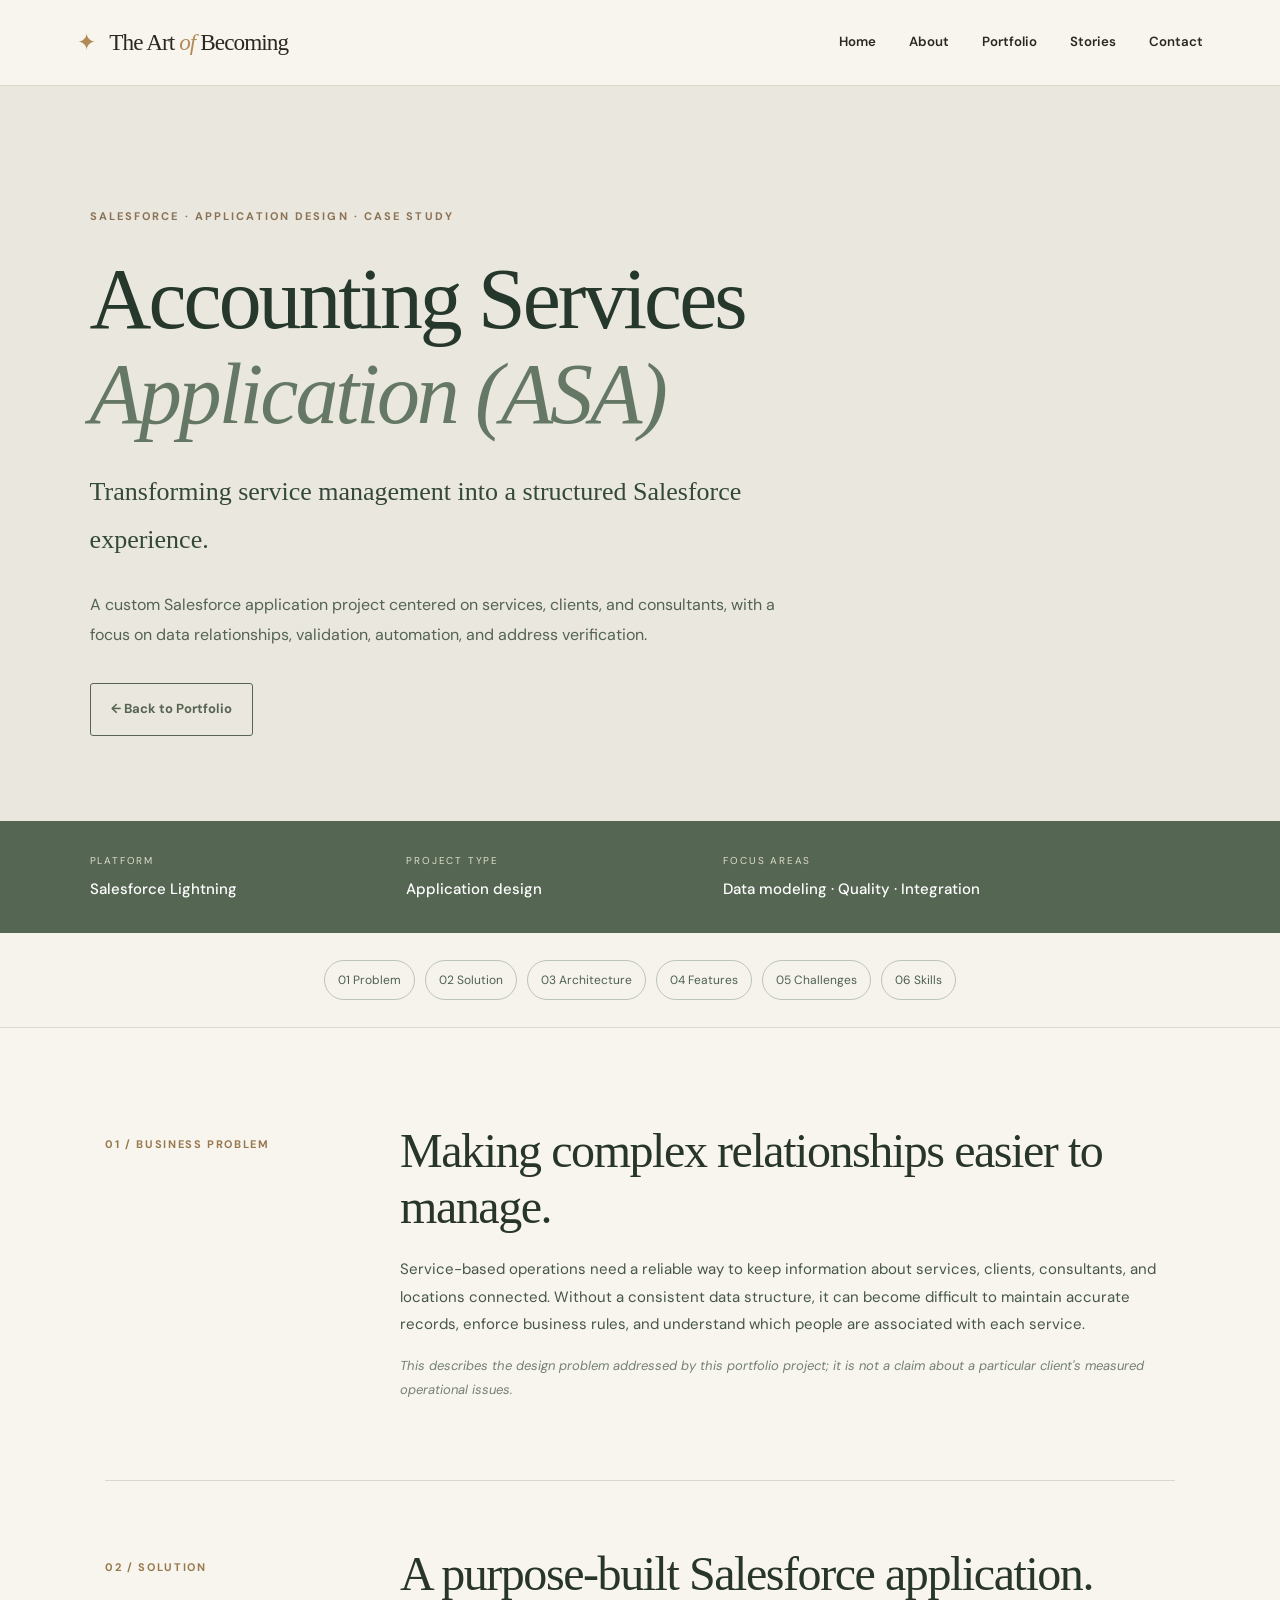
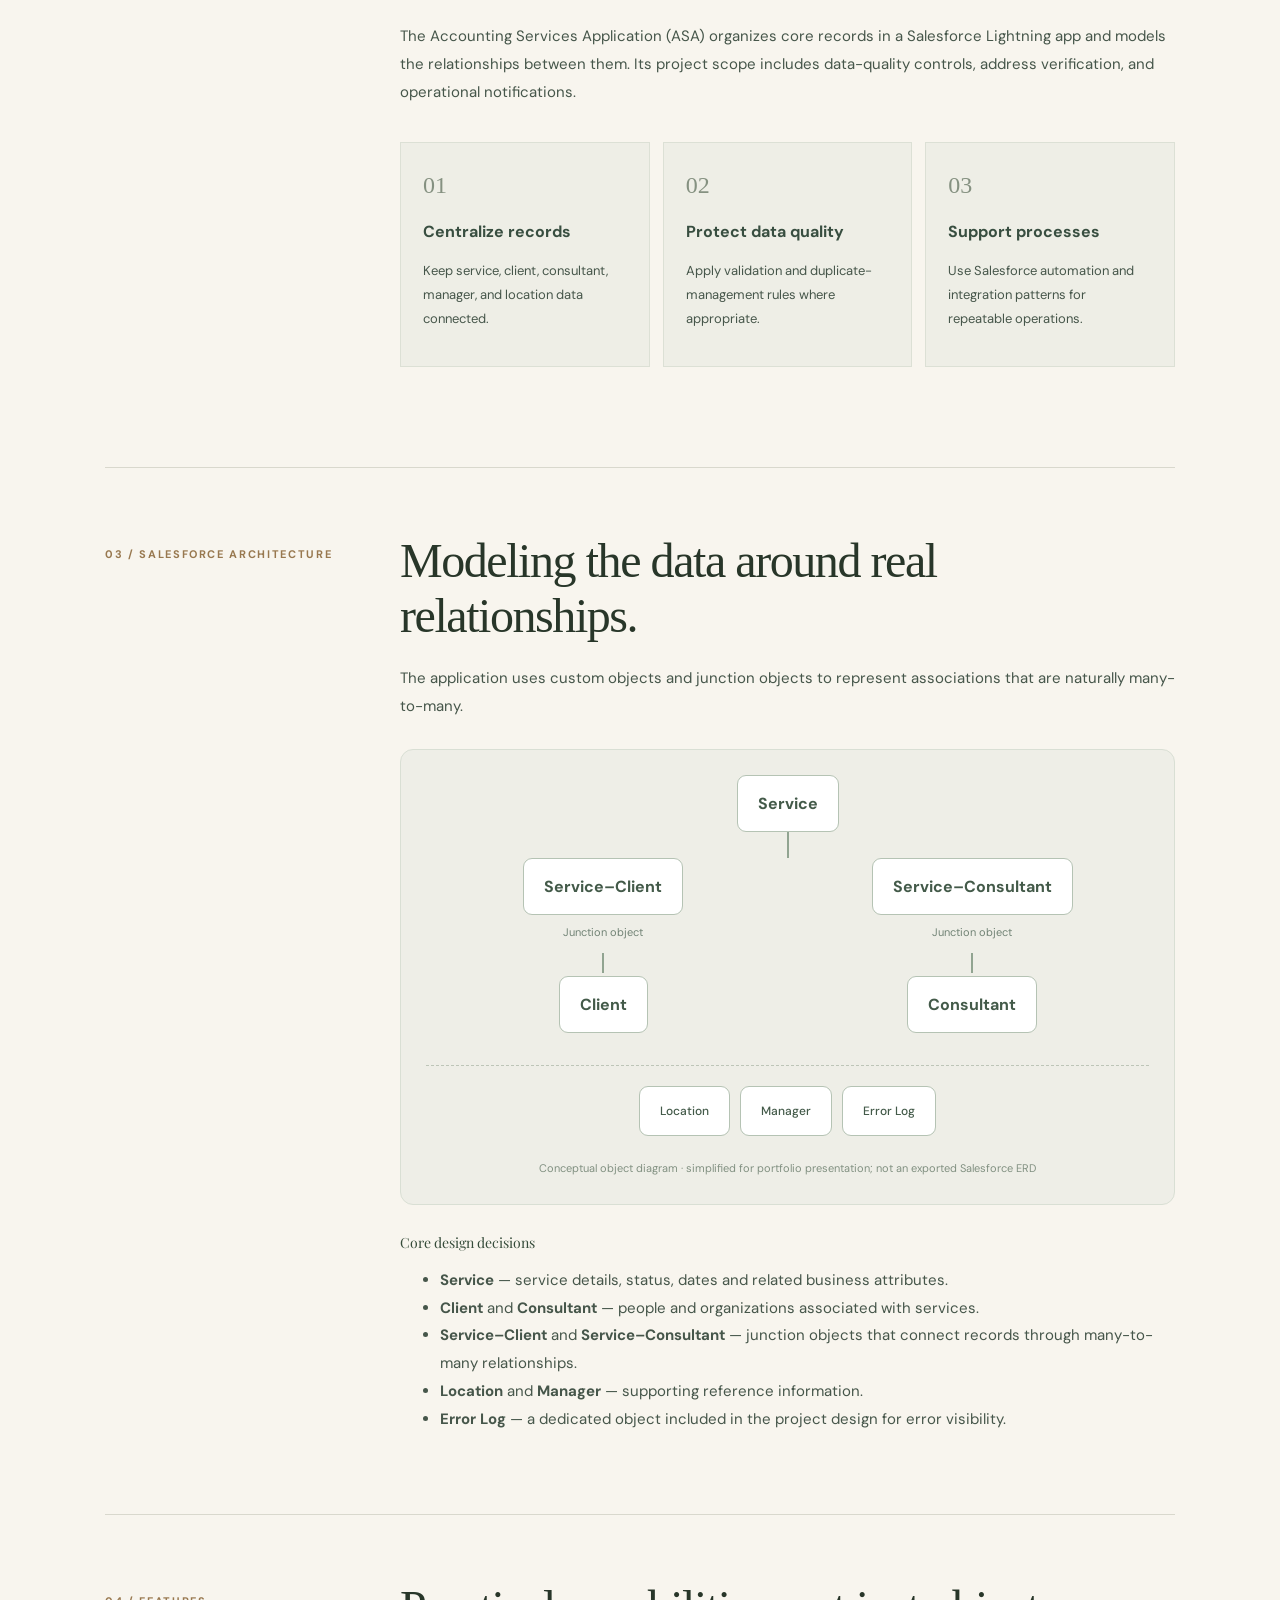
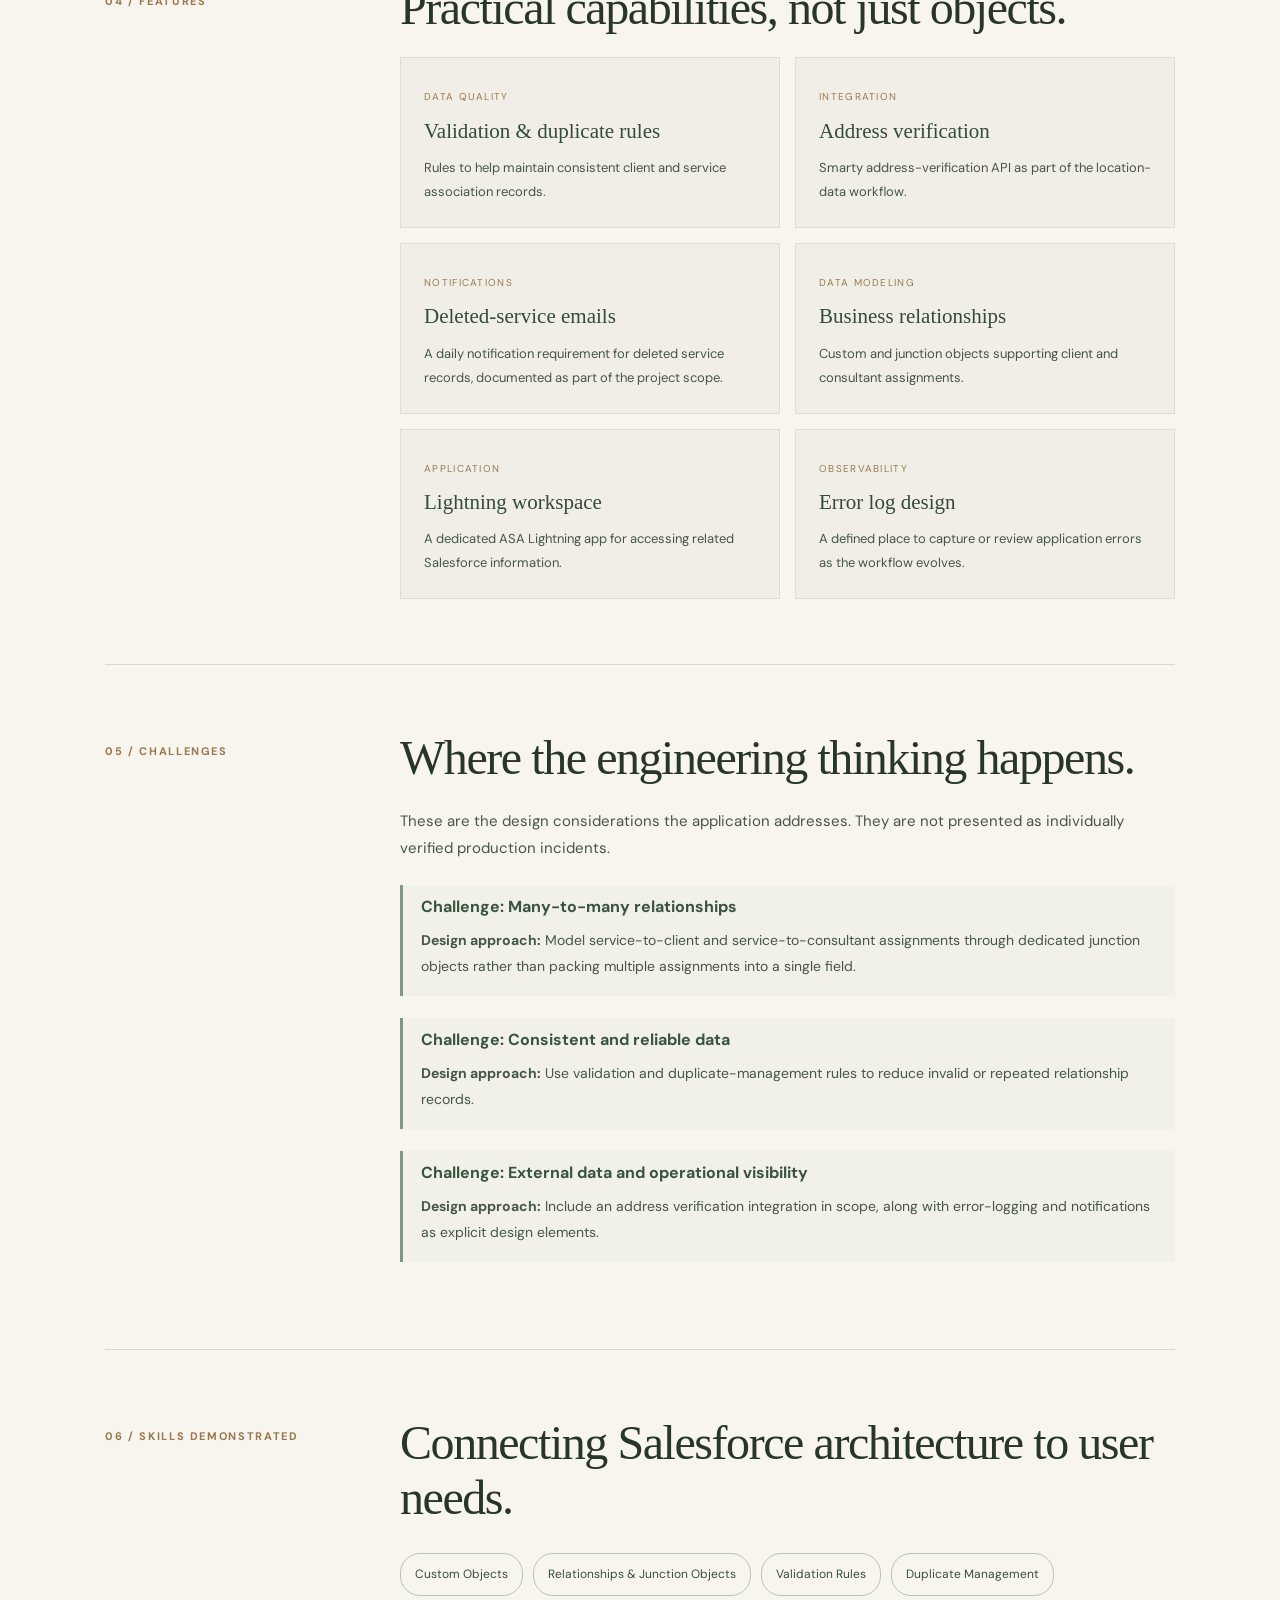
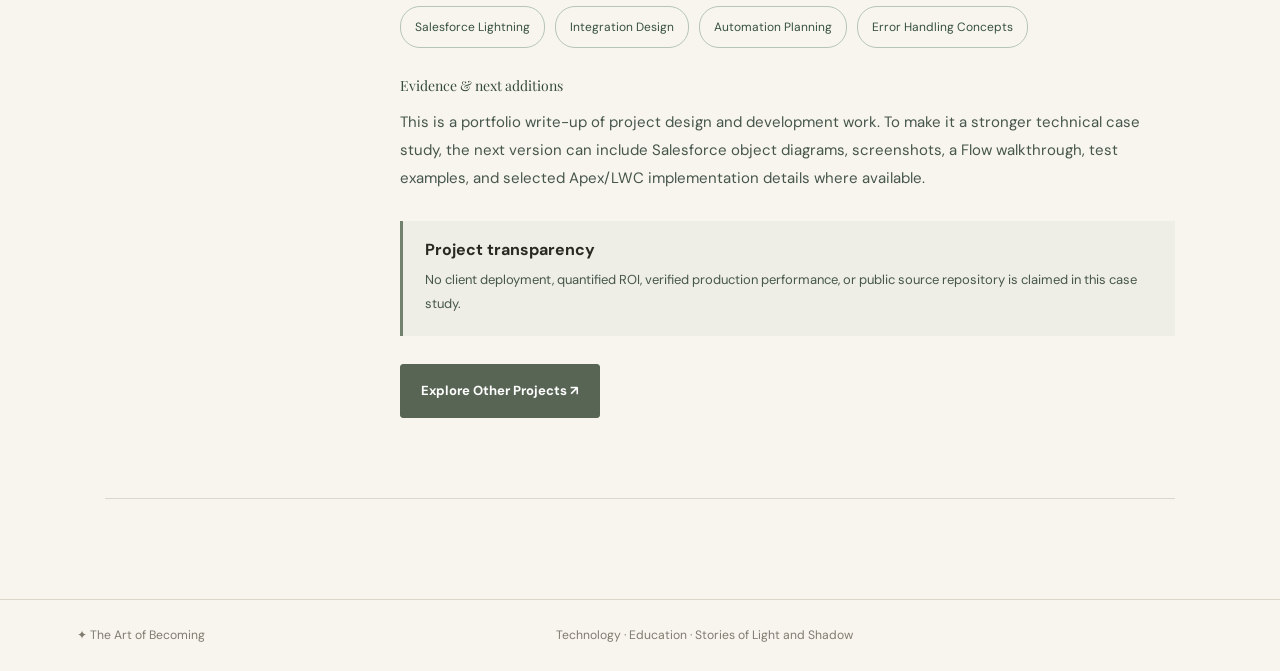
==== asa-case-study.html @ f6c4da74 "Add files via upload" ====
<!doctype html>
<html lang="en"><head><meta charset="utf-8"><meta name="viewport" content="width=device-width, initial-scale=1"><meta name="description" content="A Salesforce application architecture case study about service, client, and consultant management, including custom objects, data quality, and integration."><title>Salesforce ASA Case Study | The Art of Becoming</title><link rel="stylesheet" href="style.css?v=8"></head><body>
<header class="topbar"><a class="logo" href="index.html#home"><span class="spark">✦</span> The Art <em>of</em> Becoming</a><button class="menu-toggle" aria-label="Toggle menu" aria-expanded="false">☰</button><nav class="nav" aria-label="Main navigation"><a href="index.html#home">Home</a><a href="index.html#about">About</a><a href="portfolio.html">Portfolio</a><a href="index.html#stories">Stories</a><a href="index.html#contact">Contact</a></nav></header>
<main><section class="asa-hero"><div class="asa-hero-inner"><span class="eyebrow">SALESFORCE · APPLICATION DESIGN · CASE STUDY</span><h1>Accounting Services<br><i>Application (ASA)</i></h1><p class="asa-lead">Transforming service management into a structured Salesforce experience.</p><p>A custom Salesforce application project centered on services, clients, and consultants, with a focus on data relationships, validation, automation, and address verification.</p><a class="btn secondary" href="portfolio.html#accounting-services">← Back to Portfolio</a></div></section>
<section class="asa-overview" aria-label="Project overview"><div><span class="asa-meta-label">PLATFORM</span><strong>Salesforce Lightning</strong></div><div><span class="asa-meta-label">PROJECT TYPE</span><strong>Application design</strong></div><div><span class="asa-meta-label">FOCUS AREAS</span><strong>Data modeling · Quality · Integration</strong></div></section>
<nav class="asa-toc" aria-label="Case study sections"><a href="#problem">01 Problem</a><a href="#solution">02 Solution</a><a href="#architecture">03 Architecture</a><a href="#features">04 Features</a><a href="#challenges">05 Challenges</a><a href="#skills">06 Skills</a></nav>
<div class="asa-content">
<section class="asa-section" id="problem"><div class="asa-index">01 / BUSINESS PROBLEM</div><div><h2>Making complex relationships easier to manage.</h2><p>Service-based operations need a reliable way to keep information about services, clients, consultants, and locations connected. Without a consistent data structure, it can become difficult to maintain accurate records, enforce business rules, and understand which people are associated with each service.</p><p class="asa-subtle">This describes the design problem addressed by this portfolio project; it is not a claim about a particular client's measured operational issues.</p></div></section>
<section class="asa-section" id="solution"><div class="asa-index">02 / SOLUTION</div><div><h2>A purpose-built Salesforce application.</h2><p>The Accounting Services Application (ASA) organizes core records in a Salesforce Lightning app and models the relationships between them. Its project scope includes data-quality controls, address verification, and operational notifications.</p><div class="asa-tiles"><div><span>01</span><strong>Centralize records</strong><p>Keep service, client, consultant, manager, and location data connected.</p></div><div><span>02</span><strong>Protect data quality</strong><p>Apply validation and duplicate-management rules where appropriate.</p></div><div><span>03</span><strong>Support processes</strong><p>Use Salesforce automation and integration patterns for repeatable operations.</p></div></div></div></section>
<section class="asa-section" id="architecture"><div class="asa-index">03 / SALESFORCE ARCHITECTURE</div><div><h2>Modeling the data around real relationships.</h2><p>The application uses custom objects and junction objects to represent associations that are naturally many-to-many.</p><div class="asa-diagram" role="img" aria-label="Conceptual architecture: Service connected to Service–Client junction and Client; Service connected to Service–Consultant junction and Consultant. Location, Manager and Error Log are supporting objects."><div class="diagram-top"><span>Service</span></div><div class="diagram-columns"><div class="diagram-flow"><span>Service–Client</span><small>Junction object</small><div class="diagram-line"></div><span>Client</span></div><div class="diagram-flow"><span>Service–Consultant</span><small>Junction object</small><div class="diagram-line"></div><span>Consultant</span></div></div><div class="diagram-support"><span>Location</span><span>Manager</span><span>Error Log</span></div><p>Conceptual object diagram · simplified for portfolio presentation; not an exported Salesforce ERD</p></div><h3>Core design decisions</h3><ul><li><strong>Service</strong> — service details, status, dates and related business attributes.</li><li><strong>Client</strong> and <strong>Consultant</strong> — people and organizations associated with services.</li><li><strong>Service–Client</strong> and <strong>Service–Consultant</strong> — junction objects that connect records through many-to-many relationships.</li><li><strong>Location</strong> and <strong>Manager</strong> — supporting reference information.</li><li><strong>Error Log</strong> — a dedicated object included in the project design for error visibility.</li></ul></div></section>
<section class="asa-section" id="features"><div class="asa-index">04 / FEATURES</div><div><h2>Practical capabilities, not just objects.</h2><div class="asa-feature-grid"><article><span>DATA QUALITY</span><h3>Validation & duplicate rules</h3><p>Rules to help maintain consistent client and service association records.</p></article><article><span>INTEGRATION</span><h3>Address verification</h3><p>Smarty address-verification API as part of the location-data workflow.</p></article><article><span>NOTIFICATIONS</span><h3>Deleted-service emails</h3><p>A daily notification requirement for deleted service records, documented as part of the project scope.</p></article><article><span>DATA MODELING</span><h3>Business relationships</h3><p>Custom and junction objects supporting client and consultant assignments.</p></article><article><span>APPLICATION</span><h3>Lightning workspace</h3><p>A dedicated ASA Lightning app for accessing related Salesforce information.</p></article><article><span>OBSERVABILITY</span><h3>Error log design</h3><p>A defined place to capture or review application errors as the workflow evolves.</p></article></div></div></section>
<section class="asa-section" id="challenges"><div class="asa-index">05 / CHALLENGES</div><div><h2>Where the engineering thinking happens.</h2><p>These are the design considerations the application addresses. They are not presented as individually verified production incidents.</p><div class="asa-challenge"><strong>Challenge: Many-to-many relationships</strong><p><b>Design approach:</b> Model service-to-client and service-to-consultant assignments through dedicated junction objects rather than packing multiple assignments into a single field.</p></div><div class="asa-challenge"><strong>Challenge: Consistent and reliable data</strong><p><b>Design approach:</b> Use validation and duplicate-management rules to reduce invalid or repeated relationship records.</p></div><div class="asa-challenge"><strong>Challenge: External data and operational visibility</strong><p><b>Design approach:</b> Include an address verification integration in scope, along with error-logging and notifications as explicit design elements.</p></div></div></section>
<section class="asa-section" id="skills"><div class="asa-index">06 / SKILLS DEMONSTRATED</div><div><h2>Connecting Salesforce architecture to user needs.</h2><div class="asa-pills"><span>Custom Objects</span><span>Relationships & Junction Objects</span><span>Validation Rules</span><span>Duplicate Management</span><span>Salesforce Lightning</span><span>Integration Design</span><span>Automation Planning</span><span>Error Handling Concepts</span></div><h3>Evidence & next additions</h3><p>This is a portfolio write-up of project design and development work. To make it a stronger technical case study, the next version can include Salesforce object diagrams, screenshots, a Flow walkthrough, test examples, and selected Apex/LWC implementation details where available.</p><div class="asa-note"><strong>Project transparency</strong><p>No client deployment, quantified ROI, verified production performance, or public source repository is claimed in this case study.</p></div><p><a class="btn primary" href="portfolio.html">Explore Other Projects ↗</a></p></div></section>
</div></main><footer><span>✦ The Art of Becoming</span><span>Technology · Education · Stories of Light and Shadow</span><span id="year"></span></footer><script src="script.js?v=8"></script></body></html>
---- style.css ----
@import url('https://fonts.googleapis.com/css2?family=DM+Sans:wght@400;500;600;700&family=Playfair+Display:ital,wght@0,400;0,500;0,600;1,400;1,500&display=swap');
:root{--ink:#292821;--muted:#706c63;--cream:#f8f5ee;--sand:#efe8dc;--white:#fffdf8;--olive:#586555;--line:#dcd5c9;--gold:#b08a57}*{box-sizing:border-box}html{scroll-behavior:smooth}body{margin:0;background:var(--cream);color:var(--ink);font-family:'DM Sans',sans-serif;font-size:16px;line-height:1.7}h1,h2,h3,.intro-quote{font-family:'Playfair Display',Georgia,serif;font-weight:400;line-height:1.16}h1{font-size:clamp(3.8rem,7vw,7.3rem);letter-spacing:-.055em;margin:24px 0}h2{font-size:clamp(2.5rem,4.2vw,4.6rem);letter-spacing:-.035em;margin:17px 0 25px}h3{font-size:1.7rem;margin:14px 0}h1 i,h2 i{color:var(--olive);font-weight:400}p{color:#615e55}a{color:inherit;text-decoration:none}.topbar{height:86px;display:flex;align-items:center;justify-content:space-between;padding:0 clamp(24px,6vw,100px);border-bottom:1px solid var(--line);background:var(--cream);position:sticky;top:0;z-index:5}.logo{font-family:Georgia,serif;font-size:1.45rem;white-space:nowrap;letter-spacing:-.04em}.logo em{font-weight:400;color:var(--gold)}.spark{color:var(--gold);margin-right:10px}.nav{display:flex;gap:33px;align-items:center}.nav a{font-size:.83rem;font-weight:600}.nav a:hover{color:var(--olive)}.menu-toggle{display:none;border:0;background:transparent;font-size:23px}.hero{min-height:630px;display:grid;grid-template-columns:1.12fr .88fr;overflow:hidden}.hero-content{padding:clamp(55px,7vw,106px) 4vw 70px clamp(25px,9vw,150px);max-width:820px}.eyebrow{font-size:.69rem;font-weight:700;letter-spacing:.19em;color:#8b7256}.hero .lead{font-family:'Playfair Display',serif;font-size:1.55rem;line-height:1.45;color:var(--ink);max-width:540px}.hero-content>p:not(.lead){max-width:520px}.actions{display:flex;gap:12px;flex-wrap:wrap;margin-top:32px}.btn{display:inline-flex;align-items:center;justify-content:space-between;gap:18px;padding:14px 20px;font-size:.82rem;font-weight:700;border:1px solid var(--olive);border-radius:3px;transition:.2s}.btn:hover{transform:translateY(-2px)}.btn.primary{background:var(--olive);color:white}.btn.secondary{color:var(--olive)}.hero-art{position:relative;isolation:isolate;background:linear-gradient(145deg,#d3c5ac 0%,#d8ceb9 48%,#8c9482 100%);min-height:500px;overflow:hidden}.sun{position:absolute;width:245px;height:245px;border-radius:50%;background:#f6e8bd;top:14%;left:27%;box-shadow:0 0 100px #f1dfb5aa}.landscape{position:absolute;width:140%;height:62%;left:-20%;border-radius:50% 50% 0 0}.l1{background:#9fa58f;bottom:-29%;transform:rotate(-18deg)}.l2{background:#6c796b;bottom:-37%;left:20%;transform:rotate(22deg)}.l3{background:#424f48;bottom:-53%;left:-45%;transform:rotate(10deg)}.art-caption{position:absolute;bottom:35px;right:45px;text-align:right;font-family:Georgia,serif;font-style:italic;color:#fff8ea;font-size:1.05rem;z-index:2}.intro-quote{text-align:center;padding:65px 20px;border-bottom:1px solid var(--line);background:var(--white)}.intro-quote p{font-size:clamp(1.7rem,3vw,2.6rem);font-style:italic;color:var(--ink);margin:0 0 16px}.intro-quote span{font:700 .67rem 'DM Sans',sans-serif;letter-spacing:.18em;color:#a08c70}.section{padding:110px clamp(25px,9vw,150px);scroll-margin-top:80px}.two-col{display:grid;grid-template-columns:1fr 1fr;gap:12%}.two-col>div:last-child{padding-top:35px;font-size:1.06rem}.note,.writing-note{font-style:italic;font-size:.86rem;color:#8a867d}.work-section{background:#eae7df}.section-heading{display:flex;justify-content:space-between;align-items:end;gap:25px;margin-bottom:42px}.section-heading>p{max-width:280px}.cards{display:grid;grid-template-columns:repeat(3,1fr);gap:18px}.work-card{background:var(--white);padding:35px;min-height:330px;border:1px solid #dedbd2}.work-icon{display:grid;place-items:center;height:68px;width:68px;background:#e6e9de;color:#65715d;font-size:32px;border-radius:50%;margin-bottom:28px}.tag{font-size:.66rem;letter-spacing:.17em;color:#997b52;font-weight:700}.work-card p{font-size:.9rem}.placeholder{font-size:.78rem;color:var(--olive);font-weight:700}.stories-section{background:var(--cream)}.story-filters{display:flex;flex-wrap:wrap;gap:9px;margin-bottom:30px}.filter{background:transparent;border:1px solid #d6d0c5;border-radius:25px;padding:9px 17px;color:var(--ink);cursor:pointer;font:600 .78rem 'DM Sans',sans-serif}.filter.active,.filter:hover{background:var(--olive);color:#fff}.story-grid{display:grid;grid-template-columns:repeat(3,1fr);gap:20px}.story-card{background:var(--white);border:1px solid var(--line);cursor:pointer;text-align:left;padding:0 0 24px;display:flex;flex-direction:column;transition:.2s;color:inherit;font:inherit}.story-card:hover{transform:translateY(-4px);box-shadow:0 10px 24px #00000010}.story-visual{height:215px;background:linear-gradient(135deg,#c4b6a0,#788877);position:relative;overflow:hidden}.story-visual:after{content:'✦';position:absolute;font-family:Georgia,serif;font-size:130px;color:#ffffff35;top:-35px;right:30px}.story-card:nth-child(2) .story-visual{background:linear-gradient(135deg,#4d5c58,#c6baaa)}.story-card:nth-child(3) .story-visual{background:linear-gradient(135deg,#a98767,#efdbb5)}.story-card .tag{margin:23px 24px 0}.story-card h3{margin:10px 24px;font-size:1.7rem}.story-card p{margin:0 24px 24px;font-size:.9rem;flex:1}.read-link{margin:0 24px;font-size:.81rem;font-weight:700;color:var(--olive)}.writing-note{margin-top:25px}.manifesto{padding:100px 20px;text-align:center;background:#536251;color:#fff}.manifesto .eyebrow{color:#dccaa4}.manifesto h2{font-size:clamp(2.6rem,5vw,5rem)}.manifesto h2 i{color:#e5d7b8}.manifesto p{color:#e3e9df;max-width:560px;margin:20px auto}.contact-section{text-align:center}.contact-section p{max-width:520px;margin:0 auto 30px}footer{padding:25px clamp(25px,6vw,100px);border-top:1px solid var(--line);display:flex;justify-content:space-between;flex-wrap:wrap;gap:15px;color:#807b70;font-size:.76rem}dialog{border:0;box-shadow:0 30px 80px #0005;border-radius:5px;background:var(--white);color:var(--ink);max-width:650px;width:calc(100% - 32px);max-height:84vh;padding:48px;line-height:1.9}dialog::backdrop{background:#1c2928a8}.close-dialog{position:absolute;top:15px;right:20px;background:transparent;border:0;font-size:30px;cursor:pointer}.dialog-body h2{font-size:2.8rem}.dialog-body p{white-space:pre-line}@media(max-width:850px){.hero{grid-template-columns:1fr}.hero-content{padding:75px 30px}.hero-art{min-height:300px}.two-col{grid-template-columns:1fr;gap:0}.cards,.story-grid{grid-template-columns:1fr 1fr}.nav{display:none;position:absolute;left:0;right:0;top:86px;background:var(--cream);padding:20px 30px;flex-direction:column;border-bottom:1px solid var(--line)}.nav.open{display:flex}.menu-toggle{display:block}.section{padding:70px 30px}}@media(max-width:560px){.cards,.story-grid{grid-template-columns:1fr}.section-heading{display:block}.hero h1{font-size:3.7rem}footer{flex-direction:column}dialog{padding:35px 24px}.logo{font-size:1.22rem}}

/* Portfolio version 3 */
.project-link{display:inline-block;margin-top:12px;font-size:.83rem;font-weight:700;color:var(--olive);text-decoration:underline;text-underline-offset:4px}.project-link:hover{color:#293b2a}.portfolio-footer{display:flex;align-items:center;justify-content:space-between;gap:20px;flex-wrap:wrap;margin-top:30px}.portfolio-footer p{font-size:.85rem;margin:0}.featured-work{border-color:#aab5a2}.work-card{display:flex;flex-direction:column}.work-card .placeholder,.work-card .project-link{margin-top:auto;padding-top:18px}a:focus-visible,button:focus-visible{outline:3px solid #b08a57;outline-offset:4px}@media(max-width:560px){.portfolio-footer{align-items:flex-start;flex-direction:column}.contact-section .btn{margin:5px}}

/* Portfolio v4 refinements */
.portfolio-focus{display:flex;flex-wrap:wrap;gap:9px;margin:0 0 30px}
.portfolio-focus span{font-size:10px;letter-spacing:.12em;border:1px solid #bec5b6;color:#405345;border-radius:99px;padding:8px 12px;font-weight:700}
.work-section .cards{display:grid;grid-template-columns:repeat(2,minmax(0,1fr));gap:19px}
.work-section .work-card{min-width:0}
.tool-line{font-size:12px!important;color:#687568!important;margin-top:14px}
.portfolio-footer{display:flex;align-items:center;gap:12px;flex-wrap:wrap}
.portfolio-footer p{width:100%}
.case-hero{background:#eee9df;padding:90px min(8vw,110px) 65px}
.case-hero h1{font-family:Georgia,serif;font-weight:400;font-size:clamp(40px,6vw,76px);line-height:1.05;margin:16px 0;color:#27352d}
.case-hero p{max-width:670px;line-height:1.8;color:#526058}
.case-wrap{max-width:1050px;margin:auto;padding:50px 24px 90px}
.case-nav{display:flex;flex-wrap:wrap;gap:9px;margin-bottom:40px}
.case-nav a{border:1px solid #b3bfb0;border-radius:99px;padding:9px 14px;color:#405348;text-decoration:none;font-size:13px}
.case-study{border-top:1px solid #d3d5cb;padding:45px 0 35px;scroll-margin-top:85px}
.case-study h2{font-family:Georgia,serif;font-weight:400;font-size:clamp(28px,4vw,42px);margin:10px 0 18px}
.case-study h3{font-size:14px;letter-spacing:.05em;text-transform:uppercase;margin:30px 0 8px}
.case-study p{max-width:800px;line-height:1.85;color:#435046}
.case-study ul{line-height:1.9;color:#435046;padding-left:22px}
.case-note{background:#f0efe8;padding:16px 20px;border-left:3px solid #73836e;border-radius:3px;font-size:13px}
@media(max-width:700px){.work-section .cards{grid-template-columns:1fr}.case-hero{padding:70px 25px 45px}}

/* v5 accessibility, spacing and layout */
html{scroll-padding-top:90px}
.portfolio-focus{gap:12px 14px;margin:16px 0 35px}
.portfolio-focus span{display:inline-flex;align-items:center;line-height:1.4;white-space:normal;font-size:.72rem;letter-spacing:.07em;padding:9px 13px;background:#f4f1e9}
.work-section .work-card{padding:36px}
.work-section .work-card h3{line-height:1.25}
.work-section .work-card p{font-size:1rem;line-height:1.65}
.work-section .tool-line{font-size:.88rem!important}
.work-section .tag{line-height:1.6}
.case-hero{padding:105px clamp(28px,8vw,140px) 76px!important}
.case-hero h1{max-width:1030px}
.case-hero p{font-size:1.06rem}
.case-wrap{max-width:1140px;margin:0 auto;padding:64px clamp(28px,5vw,75px) 110px}
.case-nav{gap:12px;margin:0 0 45px}
.case-nav a{font-size:.9rem;padding:11px 17px}
.case-study{padding:52px 0}
.case-study p,.case-study li{font-size:1.04rem}
.case-study h2{line-height:1.18}
@media(min-width:1000px){.work-section .cards{grid-template-columns:repeat(2,minmax(0,1fr))}}
@media(max-width:700px){.case-hero{padding:70px 25px 45px!important}.case-wrap{padding:35px 23px 70px}}

/* v6 project demo actions */
.demo-links{display:flex;gap:12px 22px;align-items:center;flex-wrap:wrap;margin-top:15px}
.demo-links .project-link{display:inline-block;line-height:1.5}

/* ASA case study v8 */
.asa-hero{background:#eae8de;padding:115px 7vw 85px}.asa-hero-inner{max-width:1120px;margin:auto}.asa-hero h1{font-family:Georgia,serif;font-size:clamp(44px,6.7vw,88px);font-weight:400;letter-spacing:-.035em;line-height:1.1;margin:25px 0;color:#26382c}.asa-hero h1 i{color:#657866;font-weight:400}.asa-hero p{max-width:700px;font-size:16px;line-height:1.85;color:#536353}.asa-hero .asa-lead{font-family:Georgia,serif;font-size:clamp(19px,2.3vw,26px);color:#34483a}.asa-hero .btn{display:inline-flex;margin-top:18px}.asa-overview{display:grid;grid-template-columns:1fr 1fr 1.6fr;gap:25px;padding:31px max(7vw,calc((100vw - 1120px)/2));background:#556653;color:#fff}.asa-overview>div{display:flex;flex-direction:column;gap:8px}.asa-meta-label{font-size:10px;letter-spacing:.18em;color:#dedcc9}.asa-overview strong{font-size:15px;font-weight:500}.asa-toc{display:flex;gap:10px;flex-wrap:wrap;justify-content:center;background:#f6f3ec;padding:27px 7vw;border-bottom:1px solid #ddd9cd}.asa-toc a{text-decoration:none;color:#4c6050;border:1px solid #bdc5b8;padding:9px 13px;border-radius:20px;font-size:12px}.asa-content{max-width:1120px;margin:auto;padding:30px 25px 100px}.asa-section{display:grid;grid-template-columns:230px minmax(0,1fr);gap:65px;padding:65px 0;border-bottom:1px solid #d9d8cd;scroll-margin-top:85px}.asa-index{font-size:11px;letter-spacing:.15em;color:#98784f;font-weight:700;padding-top:12px}.asa-section h2{font-family:Georgia,serif;font-size:clamp(30px,3.8vw,48px);line-height:1.15;font-weight:400;letter-spacing:-.03em;color:#283629;margin:0 0 22px}.asa-section h3{font-size:14px;margin:30px 0 14px;color:#354b39}.asa-section p,.asa-section li{font-size:15px;line-height:1.85;color:#46564a}.asa-subtle{font-style:italic;color:#748076!important;font-size:13px!important}.asa-tiles{display:grid;grid-template-columns:repeat(3,1fr);gap:13px;margin:35px 0}.asa-tiles>div{background:#eeeee6;padding:22px;border:1px solid #dce0d5}.asa-tiles span{font-family:Georgia,serif;color:#859181;font-size:24px;display:block;margin-bottom:13px}.asa-tiles strong{display:block;color:#384e40}.asa-tiles p{font-size:13px}.asa-diagram{background:#eeeee7;border:1px solid #d9dfd4;border-radius:13px;padding:25px;text-align:center;margin:28px 0}.diagram-top span,.diagram-flow>span,.diagram-support span{display:inline-block;background:#fff;border:1px solid #b5c3b4;border-radius:9px;padding:14px 20px;font-weight:700;color:#435a49}.diagram-top:after{content:'';display:block;height:26px;width:2px;background:#91a491;margin:auto}.diagram-columns{display:grid;grid-template-columns:1fr 1fr;gap:15px}.diagram-flow{display:flex;flex-direction:column;align-items:center}.diagram-flow small{font-size:11px;color:#718375;margin:8px}.diagram-line{height:20px;width:2px;background:#91a491;margin:3px}.diagram-support{display:flex;gap:10px;justify-content:center;flex-wrap:wrap;margin:32px 0 5px;border-top:1px dashed #bdc5b8;padding-top:20px}.diagram-support span{font-size:12px;font-weight:500}.asa-diagram>p{font-size:11px;color:#819081;margin:22px 0 0}.asa-feature-grid{display:grid;grid-template-columns:repeat(2,1fr);gap:15px}.asa-feature-grid article{background:#f0eee7;border:1px solid #dcded3;padding:23px}.asa-feature-grid article>span{font-size:10px;letter-spacing:.13em;color:#997a50}.asa-feature-grid h3{font-family:Georgia,serif;text-transform:none;font-size:21px;font-weight:400;margin:10px 0}.asa-feature-grid p{font-size:13px;margin-bottom:0}.asa-challenge{border-left:3px solid #839584;padding:8px 18px;margin:22px 0;background:#f1f0e9}.asa-challenge>strong{color:#39543e}.asa-challenge p{margin:8px 0;font-size:14px}.asa-pills{display:flex;gap:10px;flex-wrap:wrap;margin:28px 0}.asa-pills span{font-size:12px;border:1px solid #b6c5b9;border-radius:20px;padding:10px 14px;color:#36513d}.asa-note{background:#eeeee6;border-left:3px solid #70826e;padding:15px 22px;margin:28px 0}.asa-note p{font-size:13px;margin:5px 0}@media(max-width:760px){.asa-hero{padding:75px 25px 55px}.asa-overview{grid-template-columns:1fr;padding:26px}.asa-section{grid-template-columns:1fr;gap:10px;padding:45px 0}.asa-tiles,.asa-feature-grid{grid-template-columns:1fr}.asa-content{padding:10px 22px 65px}.diagram-top span,.diagram-flow>span{padding:12px 8px;font-size:12px}.diagram-columns{gap:8px}}
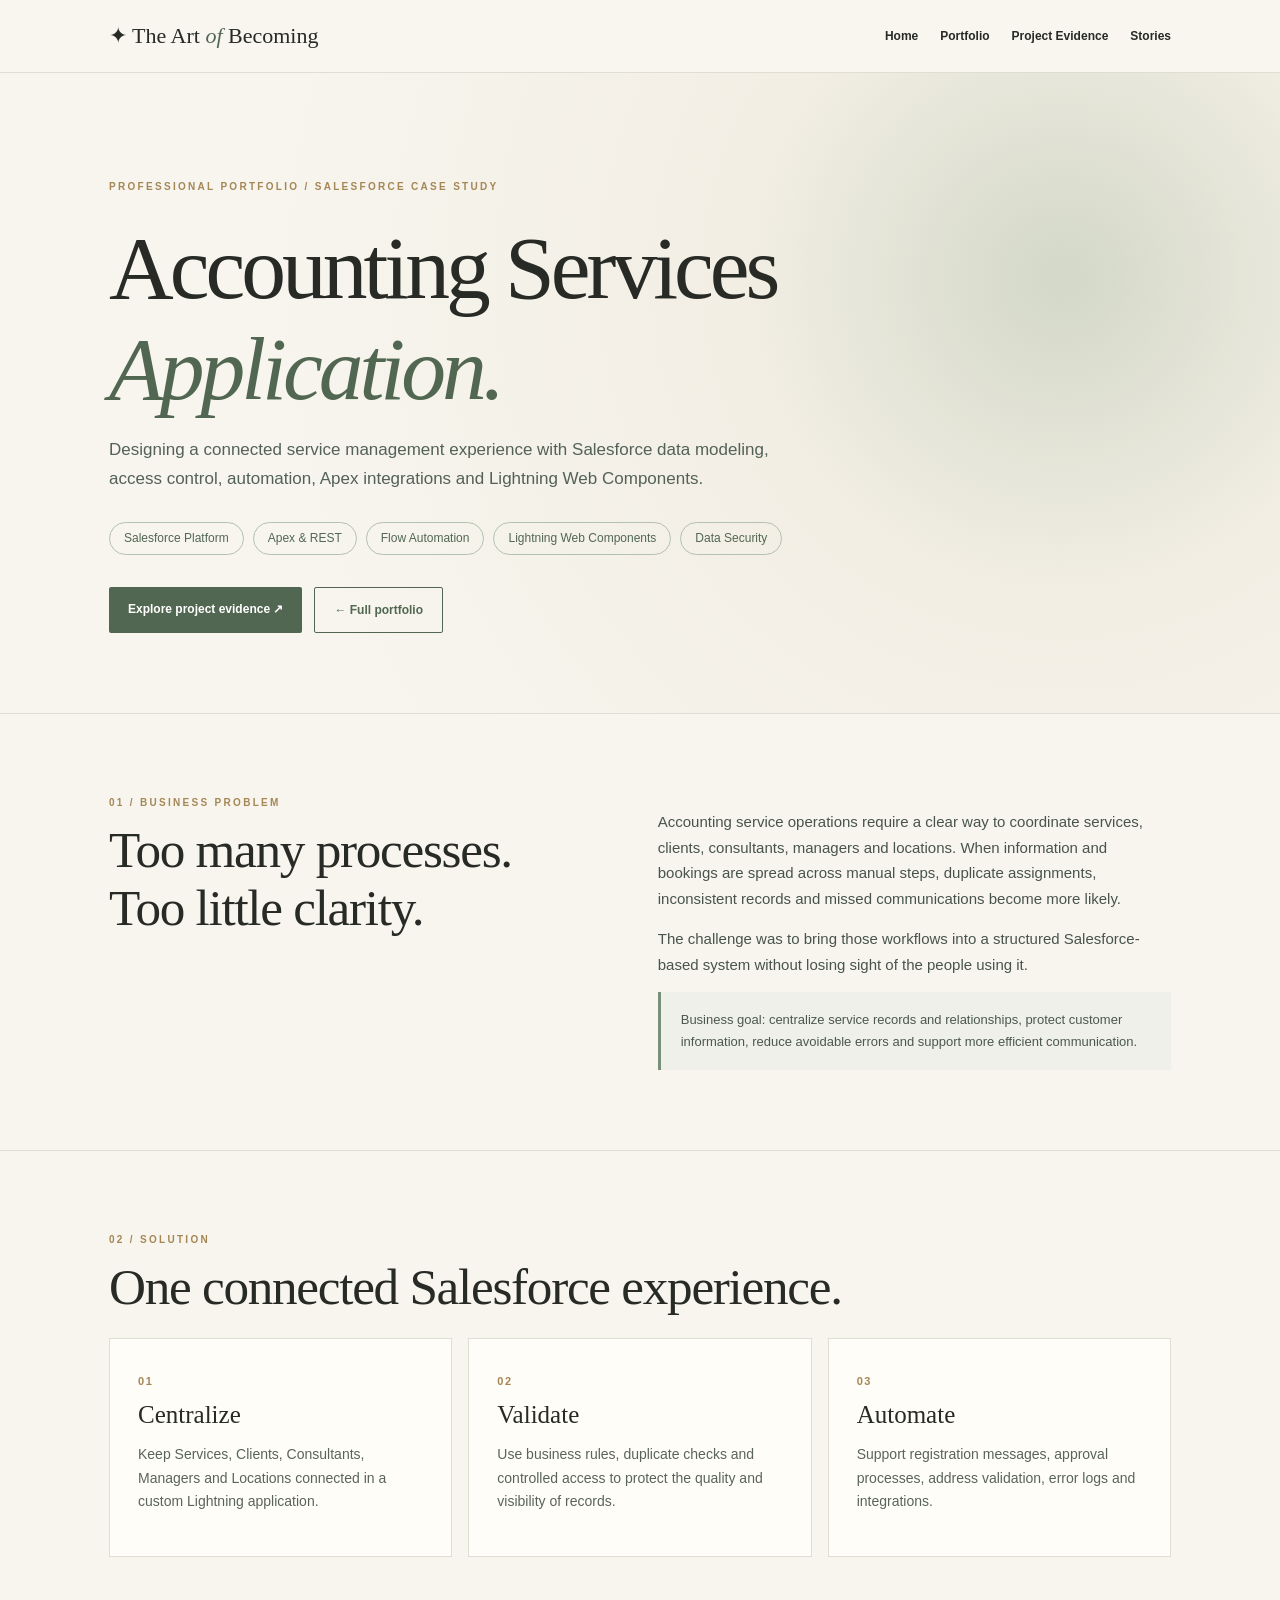
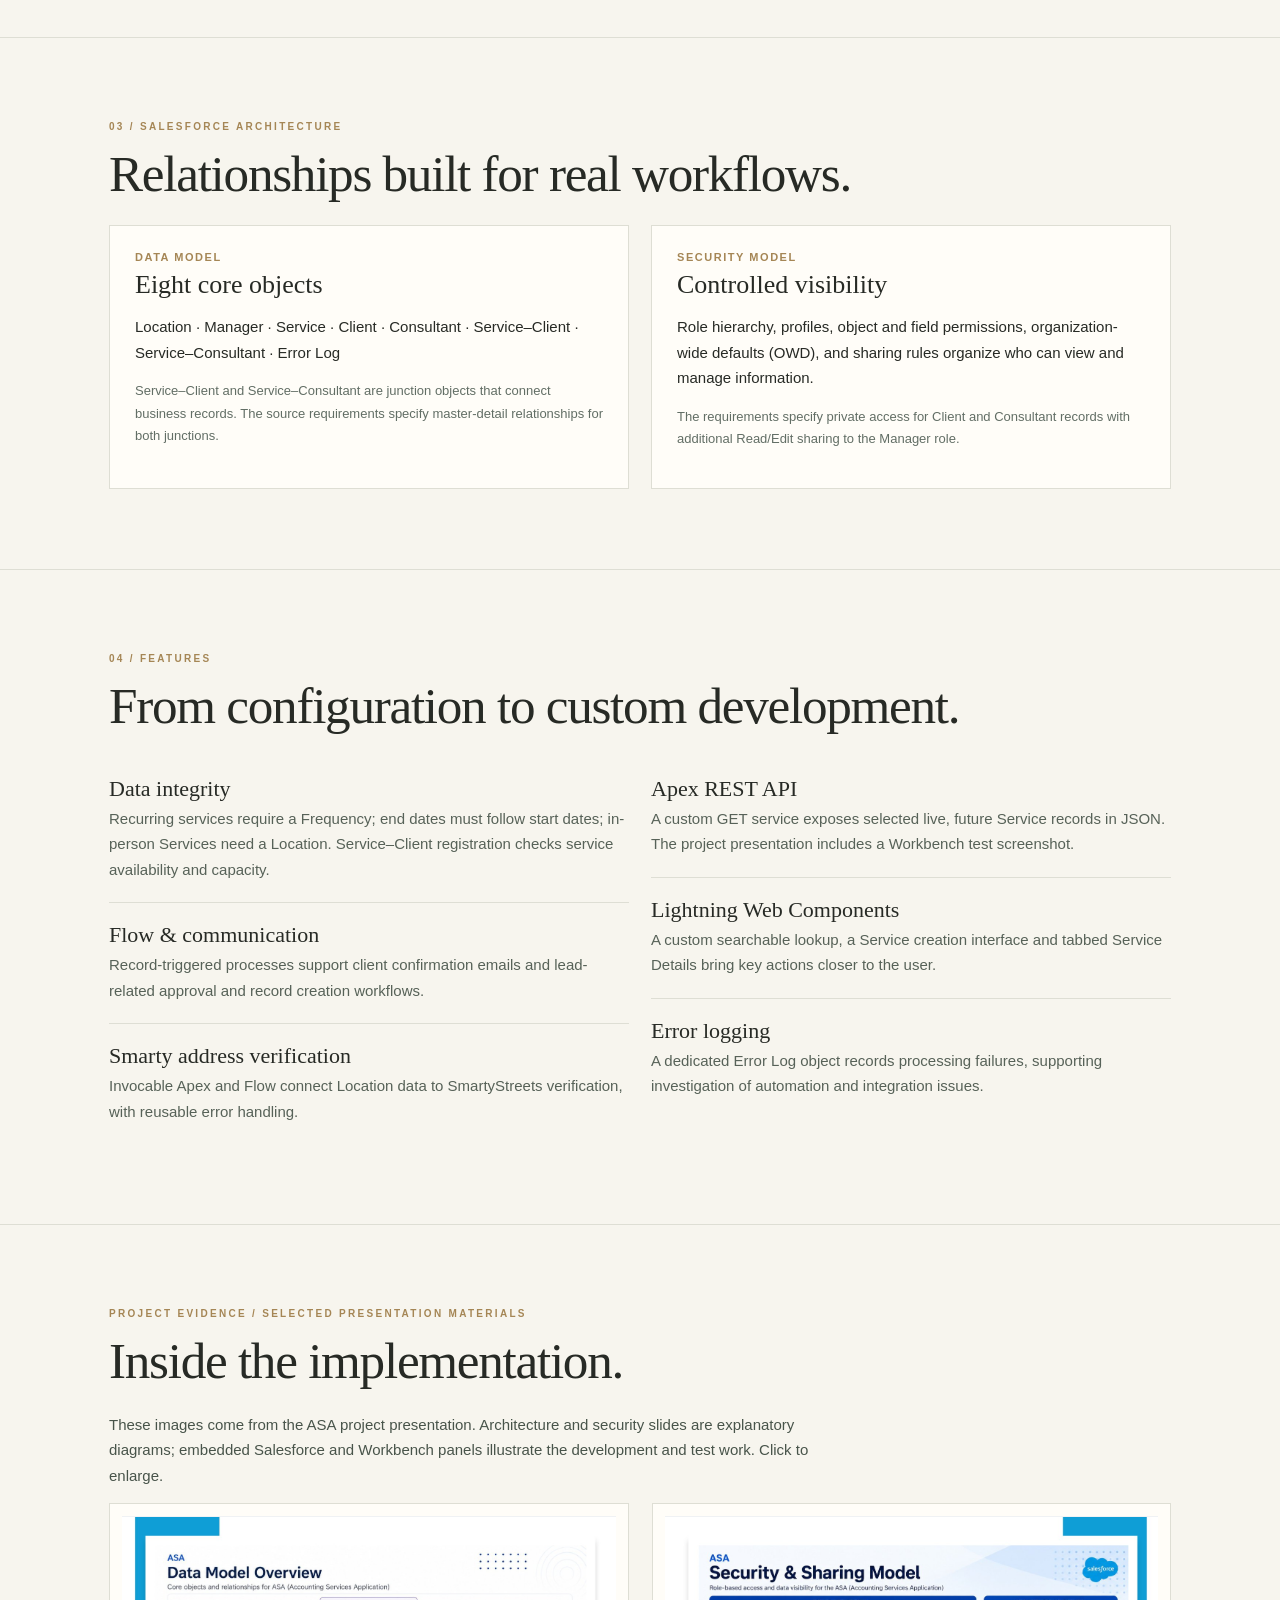
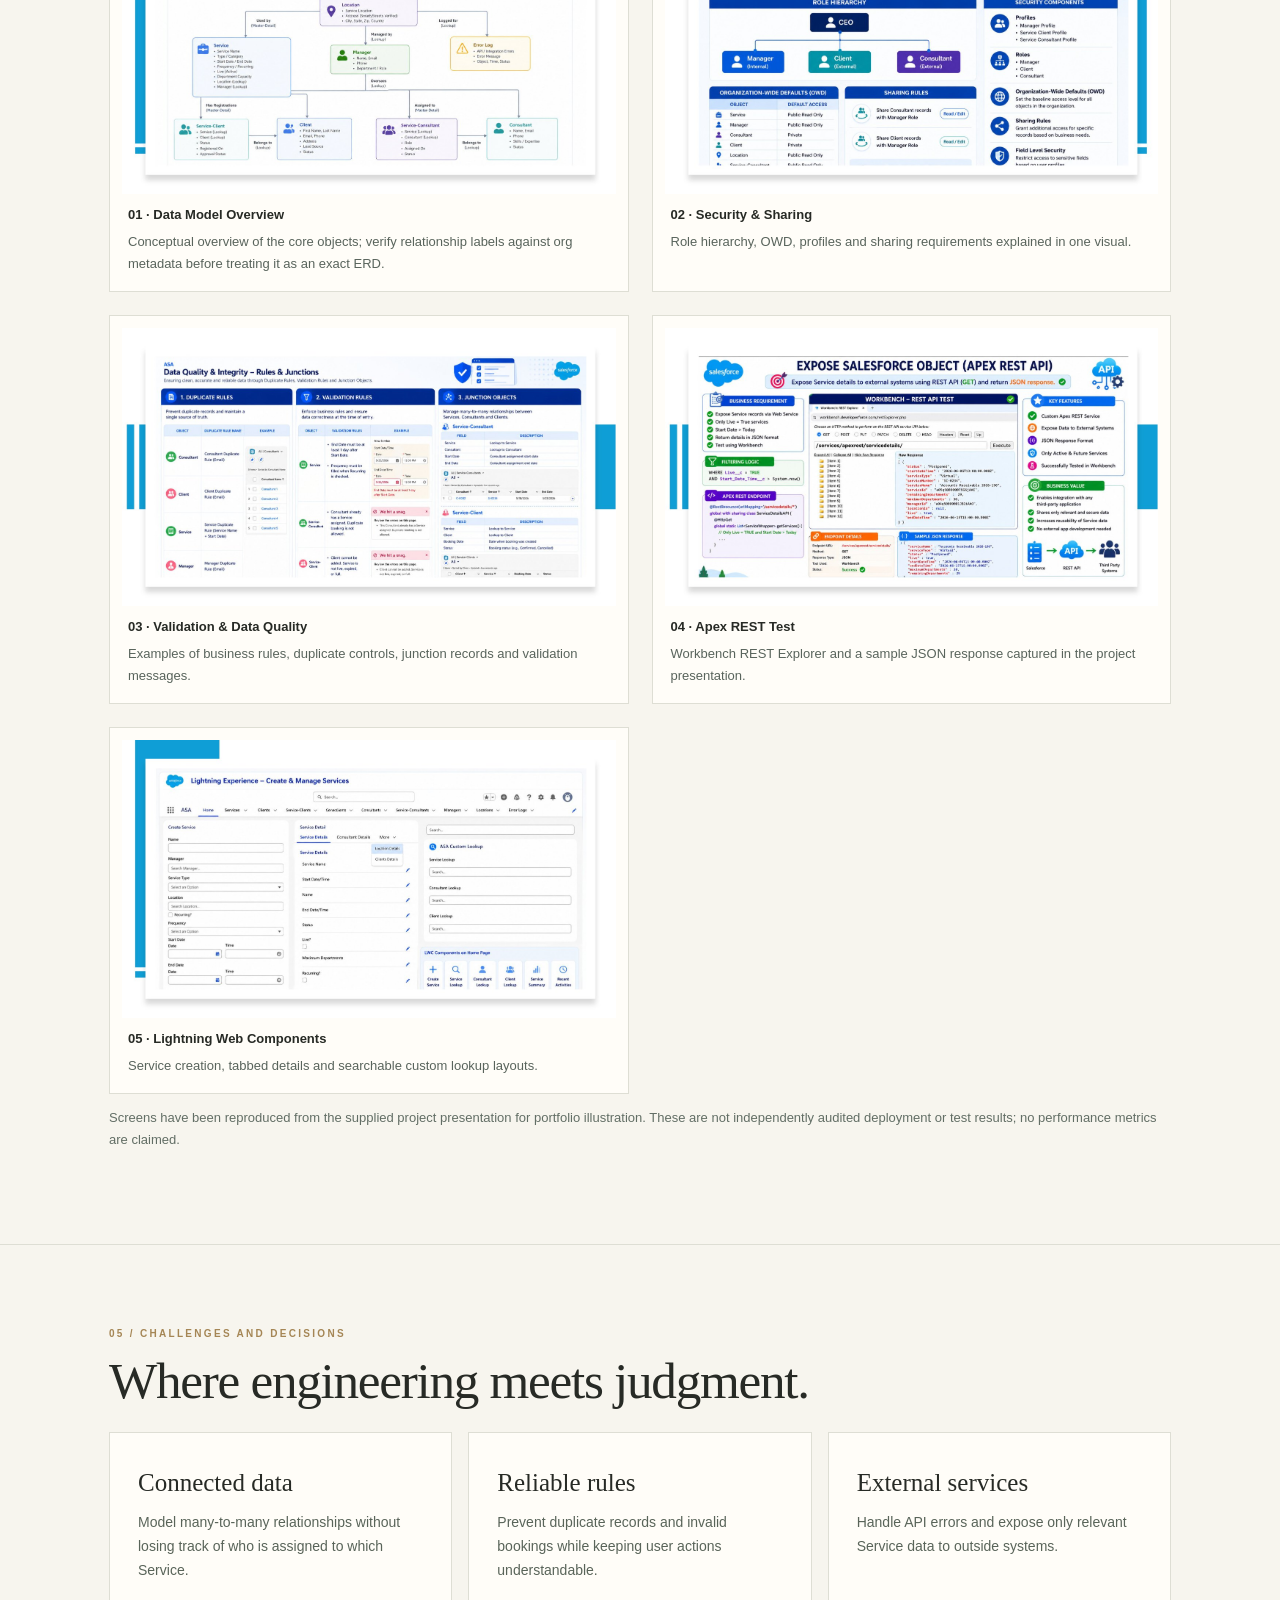
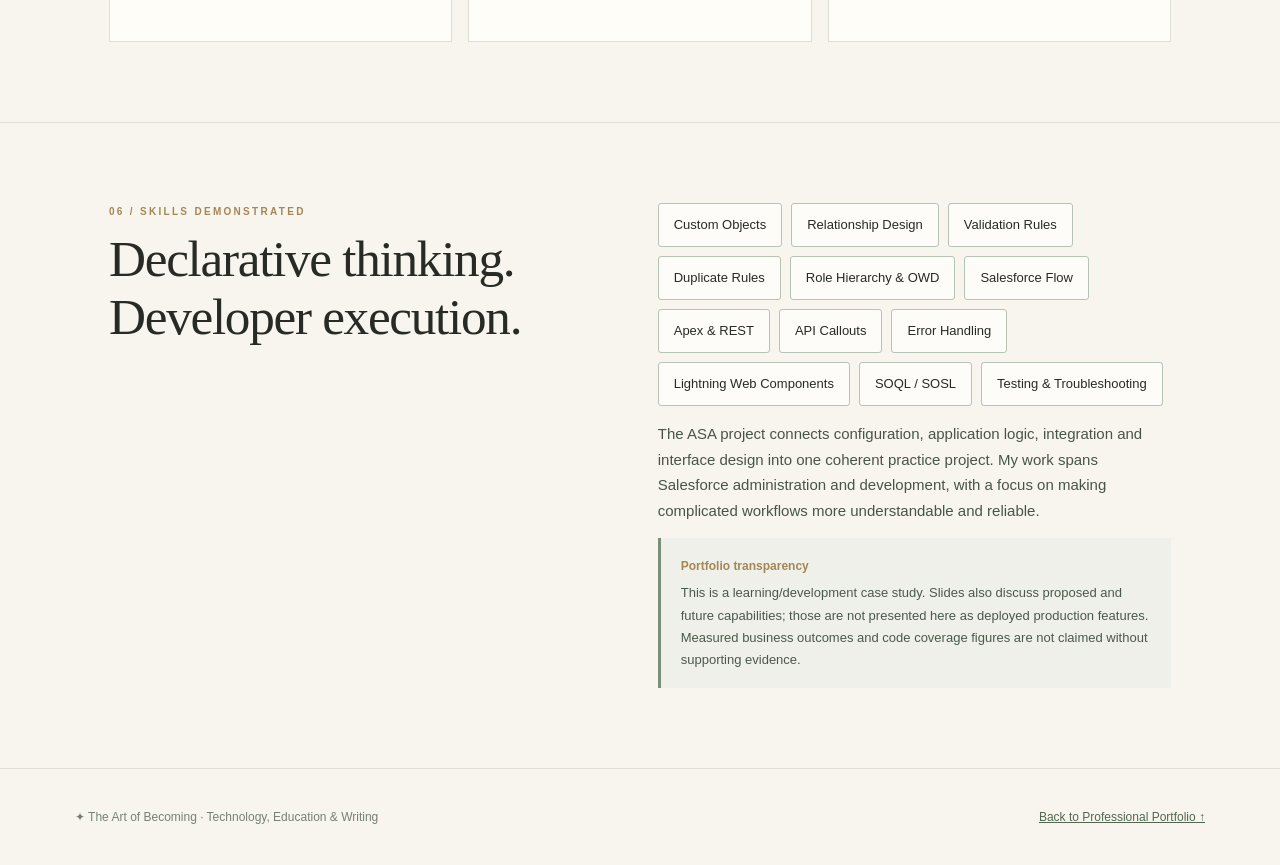
==== commit 4bf216cc: "Add files via upload Add ASA Case Study v10 with project gallery" ====
--- a/asa-case-study.html
+++ b/asa-case-study.html
@@ -1,14 +1,18 @@
-<!doctype html>
-<html lang="en"><head><meta charset="utf-8"><meta name="viewport" content="width=device-width, initial-scale=1"><meta name="description" content="A Salesforce application architecture case study about service, client, and consultant management, including custom objects, data quality, and integration."><title>Salesforce ASA Case Study | The Art of Becoming</title><link rel="stylesheet" href="style.css?v=8"></head><body>
-<header class="topbar"><a class="logo" href="index.html#home"><span class="spark">✦</span> The Art <em>of</em> Becoming</a><button class="menu-toggle" aria-label="Toggle menu" aria-expanded="false">☰</button><nav class="nav" aria-label="Main navigation"><a href="index.html#home">Home</a><a href="index.html#about">About</a><a href="portfolio.html">Portfolio</a><a href="index.html#stories">Stories</a><a href="index.html#contact">Contact</a></nav></header>
-<main><section class="asa-hero"><div class="asa-hero-inner"><span class="eyebrow">SALESFORCE · APPLICATION DESIGN · CASE STUDY</span><h1>Accounting Services<br><i>Application (ASA)</i></h1><p class="asa-lead">Transforming service management into a structured Salesforce experience.</p><p>A custom Salesforce application project centered on services, clients, and consultants, with a focus on data relationships, validation, automation, and address verification.</p><a class="btn secondary" href="portfolio.html#accounting-services">← Back to Portfolio</a></div></section>
-<section class="asa-overview" aria-label="Project overview"><div><span class="asa-meta-label">PLATFORM</span><strong>Salesforce Lightning</strong></div><div><span class="asa-meta-label">PROJECT TYPE</span><strong>Application design</strong></div><div><span class="asa-meta-label">FOCUS AREAS</span><strong>Data modeling · Quality · Integration</strong></div></section>
-<nav class="asa-toc" aria-label="Case study sections"><a href="#problem">01 Problem</a><a href="#solution">02 Solution</a><a href="#architecture">03 Architecture</a><a href="#features">04 Features</a><a href="#challenges">05 Challenges</a><a href="#skills">06 Skills</a></nav>
-<div class="asa-content">
-<section class="asa-section" id="problem"><div class="asa-index">01 / BUSINESS PROBLEM</div><div><h2>Making complex relationships easier to manage.</h2><p>Service-based operations need a reliable way to keep information about services, clients, consultants, and locations connected. Without a consistent data structure, it can become difficult to maintain accurate records, enforce business rules, and understand which people are associated with each service.</p><p class="asa-subtle">This describes the design problem addressed by this portfolio project; it is not a claim about a particular client's measured operational issues.</p></div></section>
-<section class="asa-section" id="solution"><div class="asa-index">02 / SOLUTION</div><div><h2>A purpose-built Salesforce application.</h2><p>The Accounting Services Application (ASA) organizes core records in a Salesforce Lightning app and models the relationships between them. Its project scope includes data-quality controls, address verification, and operational notifications.</p><div class="asa-tiles"><div><span>01</span><strong>Centralize records</strong><p>Keep service, client, consultant, manager, and location data connected.</p></div><div><span>02</span><strong>Protect data quality</strong><p>Apply validation and duplicate-management rules where appropriate.</p></div><div><span>03</span><strong>Support processes</strong><p>Use Salesforce automation and integration patterns for repeatable operations.</p></div></div></div></section>
-<section class="asa-section" id="architecture"><div class="asa-index">03 / SALESFORCE ARCHITECTURE</div><div><h2>Modeling the data around real relationships.</h2><p>The application uses custom objects and junction objects to represent associations that are naturally many-to-many.</p><div class="asa-diagram" role="img" aria-label="Conceptual architecture: Service connected to Service–Client junction and Client; Service connected to Service–Consultant junction and Consultant. Location, Manager and Error Log are supporting objects."><div class="diagram-top"><span>Service</span></div><div class="diagram-columns"><div class="diagram-flow"><span>Service–Client</span><small>Junction object</small><div class="diagram-line"></div><span>Client</span></div><div class="diagram-flow"><span>Service–Consultant</span><small>Junction object</small><div class="diagram-line"></div><span>Consultant</span></div></div><div class="diagram-support"><span>Location</span><span>Manager</span><span>Error Log</span></div><p>Conceptual object diagram · simplified for portfolio presentation; not an exported Salesforce ERD</p></div><h3>Core design decisions</h3><ul><li><strong>Service</strong> — service details, status, dates and related business attributes.</li><li><strong>Client</strong> and <strong>Consultant</strong> — people and organizations associated with services.</li><li><strong>Service–Client</strong> and <strong>Service–Consultant</strong> — junction objects that connect records through many-to-many relationships.</li><li><strong>Location</strong> and <strong>Manager</strong> — supporting reference information.</li><li><strong>Error Log</strong> — a dedicated object included in the project design for error visibility.</li></ul></div></section>
-<section class="asa-section" id="features"><div class="asa-index">04 / FEATURES</div><div><h2>Practical capabilities, not just objects.</h2><div class="asa-feature-grid"><article><span>DATA QUALITY</span><h3>Validation & duplicate rules</h3><p>Rules to help maintain consistent client and service association records.</p></article><article><span>INTEGRATION</span><h3>Address verification</h3><p>Smarty address-verification API as part of the location-data workflow.</p></article><article><span>NOTIFICATIONS</span><h3>Deleted-service emails</h3><p>A daily notification requirement for deleted service records, documented as part of the project scope.</p></article><article><span>DATA MODELING</span><h3>Business relationships</h3><p>Custom and junction objects supporting client and consultant assignments.</p></article><article><span>APPLICATION</span><h3>Lightning workspace</h3><p>A dedicated ASA Lightning app for accessing related Salesforce information.</p></article><article><span>OBSERVABILITY</span><h3>Error log design</h3><p>A defined place to capture or review application errors as the workflow evolves.</p></article></div></div></section>
-<section class="asa-section" id="challenges"><div class="asa-index">05 / CHALLENGES</div><div><h2>Where the engineering thinking happens.</h2><p>These are the design considerations the application addresses. They are not presented as individually verified production incidents.</p><div class="asa-challenge"><strong>Challenge: Many-to-many relationships</strong><p><b>Design approach:</b> Model service-to-client and service-to-consultant assignments through dedicated junction objects rather than packing multiple assignments into a single field.</p></div><div class="asa-challenge"><strong>Challenge: Consistent and reliable data</strong><p><b>Design approach:</b> Use validation and duplicate-management rules to reduce invalid or repeated relationship records.</p></div><div class="asa-challenge"><strong>Challenge: External data and operational visibility</strong><p><b>Design approach:</b> Include an address verification integration in scope, along with error-logging and notifications as explicit design elements.</p></div></div></section>
-<section class="asa-section" id="skills"><div class="asa-index">06 / SKILLS DEMONSTRATED</div><div><h2>Connecting Salesforce architecture to user needs.</h2><div class="asa-pills"><span>Custom Objects</span><span>Relationships & Junction Objects</span><span>Validation Rules</span><span>Duplicate Management</span><span>Salesforce Lightning</span><span>Integration Design</span><span>Automation Planning</span><span>Error Handling Concepts</span></div><h3>Evidence & next additions</h3><p>This is a portfolio write-up of project design and development work. To make it a stronger technical case study, the next version can include Salesforce object diagrams, screenshots, a Flow walkthrough, test examples, and selected Apex/LWC implementation details where available.</p><div class="asa-note"><strong>Project transparency</strong><p>No client deployment, quantified ROI, verified production performance, or public source repository is claimed in this case study.</p></div><p><a class="btn primary" href="portfolio.html">Explore Other Projects ↗</a></p></div></section>
-</div></main><footer><span>✦ The Art of Becoming</span><span>Technology · Education · Stories of Light and Shadow</span><span id="year"></span></footer><script src="script.js?v=8"></script></body></html>+<!doctype html><html lang="en"><head><meta charset="utf-8"><meta name="viewport" content="width=device-width,initial-scale=1"><meta name="description" content="Accounting Services Application: a Salesforce case study of service operations, data architecture, automation, Apex REST, and LWC."><title>Salesforce ASA Case Study | The Art of Becoming</title><style>
+:root{--cream:#f7f5ee;--paper:#fffdf8;--ink:#272a25;--muted:#626e65;--green:#526752;--sand:#eae6dc;--line:#deded4;--gold:#a58655}*{box-sizing:border-box}html{scroll-behavior:smooth}body{margin:0;background:var(--cream);color:var(--ink);font-family:Arial,Helvetica,sans-serif;line-height:1.7;font-size:15px}h1,h2,h3,.brand,.serif{font-family:Georgia,'Times New Roman',serif;font-weight:400;line-height:1.13}a{color:var(--green)}.wrap{max-width:1130px;margin:auto;padding:0 34px}.topbar{position:sticky;top:0;z-index:10;background:#f8f6efed;backdrop-filter:blur(12px);border-bottom:1px solid var(--line)}nav{display:flex;align-items:center;justify-content:space-between;min-height:72px;gap:22px}.brand{font-size:22px;color:var(--ink);text-decoration:none;white-space:nowrap}.brand em{color:var(--green)}.navlinks{display:flex;gap:22px;flex-wrap:wrap}.navlinks a{text-decoration:none;color:var(--ink);font-size:12px;font-weight:700}.eyebrow{color:var(--gold);text-transform:uppercase;letter-spacing:.23em;font-size:10px;font-weight:700}.hero{padding:105px 0 80px;background:radial-gradient(circle at 83% 32%,#d3d8c8 0,#f2eee4 28%,#f7f5ee 70%);border-bottom:1px solid var(--line)}h1{font-size:clamp(3rem,7vw,6.3rem);letter-spacing:-.045em;margin:22px 0 16px;max-width:870px}.hero h1 em{color:var(--green);font-weight:400}.lede{font-size:17px;max-width:685px;color:#536156}.chips{display:flex;gap:9px;flex-wrap:wrap;margin-top:28px}.chip{border:1px solid #b4c0b0;border-radius:100px;padding:5px 14px;font-size:12px;color:var(--green)}.actions{margin-top:32px;display:flex;flex-wrap:wrap;gap:12px}.btn{display:inline-block;padding:12px 19px;background:var(--green);color:#fff;text-decoration:none;border-radius:2px;font-size:12px;font-weight:700}.btn.ghost{background:transparent;color:var(--green);border:1px solid var(--green)}section{padding:80px 0;border-bottom:1px solid var(--line)}section h2{font-size:clamp(2rem,4vw,3.3rem);letter-spacing:-.025em;margin:10px 0 22px}.intro-grid{display:grid;grid-template-columns:1fr 1.15fr;gap:8vw}.prose{max-width:700px;color:#48544a}.note{background:#eff0e9;border-left:3px solid #78907a;padding:17px 20px;color:#4b594b;font-size:13px}.grid{display:grid;grid-template-columns:repeat(3,1fr);gap:16px}.card{background:var(--paper);border:1px solid var(--line);padding:28px;min-height:210px}.card h3{font-size:25px;margin:8px 0 12px}.card p{font-size:14px;color:#596459}.n{font:700 11px Arial;color:var(--gold);letter-spacing:.14em}.stack{display:grid;grid-template-columns:1fr 1fr;gap:22px}.panel{border:1px solid var(--line);padding:25px;background:var(--paper)}.panel h3{font-size:26px;margin:7px 0}.small{color:var(--muted);font-size:13px}.feature{padding:20px 0;border-bottom:1px solid var(--line)}.feature:last-child{border:0}.feature h3{font-size:22px;margin:0 0 4px}.feature p{margin:0;color:#576258}.gallery{display:grid;grid-template-columns:repeat(2,minmax(0,1fr));gap:23px}.figure{background:var(--paper);border:1px solid var(--line);padding:12px;margin:0}.figure img{width:100%;display:block;cursor:zoom-in;aspect-ratio:16/9;object-fit:contain;background:#f0f2f4}.figure figcaption{padding:10px 6px 4px;font-size:13px;color:#59645c}.figure strong{display:block;color:var(--ink);margin-bottom:5px}.flow{display:flex;gap:9px;flex-wrap:wrap}.flow span{border:1px solid #b7c3b5;background:#fdfcf8;padding:10px 15px;border-radius:3px;font-size:13px}.status{font-size:12px;color:var(--gold);font-weight:700}.footer{padding:38px 0;color:#778077;display:flex;justify-content:space-between;gap:15px;font-size:12px}.lightbox{border:0;max-width:95vw;max-height:95vh;padding:12px;background:#faf9f3}.lightbox img{max-width:90vw;max-height:85vh;display:block}.lightbox button{float:right;background:var(--green);border:0;color:white;padding:8px 12px;cursor:pointer}button:focus-visible,a:focus-visible,img:focus-visible{outline:3px solid #c29c56;outline-offset:3px}@media(max-width:750px){.wrap{padding:0 20px}.intro-grid,.stack,.grid,.gallery{grid-template-columns:1fr}.hero{padding:70px 0}section{padding:54px 0}.navlinks{gap:12px}.brand{font-size:18px}.topbar nav{align-items:flex-start;padding:15px 0;flex-direction:column}.footer{flex-direction:column}}
+</style></head><body><header class="topbar"><nav class="wrap"><a class="brand" href="index.html">✦ The Art <em>of</em> Becoming</a><div class="navlinks"><a href="index.html">Home</a><a href="portfolio.html">Portfolio</a><a href="#evidence">Project Evidence</a><a href="index.html#stories">Stories</a></div></nav></header>
+<main><div class="hero"><div class="wrap"><div class="eyebrow">Professional portfolio / Salesforce case study</div><h1>Accounting Services <em>Application.</em></h1><p class="lede">Designing a connected service management experience with Salesforce data modeling, access control, automation, Apex integrations and Lightning Web Components.</p><div class="chips"><span class="chip">Salesforce Platform</span><span class="chip">Apex & REST</span><span class="chip">Flow Automation</span><span class="chip">Lightning Web Components</span><span class="chip">Data Security</span></div><div class="actions"><a class="btn" href="#evidence">Explore project evidence ↗</a><a class="btn ghost" href="portfolio.html">← Full portfolio</a></div></div></div>
+<section id="problem"><div class="wrap intro-grid"><div><div class="eyebrow">01 / Business Problem</div><h2>Too many processes. Too little clarity.</h2></div><div class="prose"><p>Accounting service operations require a clear way to coordinate services, clients, consultants, managers and locations. When information and bookings are spread across manual steps, duplicate assignments, inconsistent records and missed communications become more likely.</p><p>The challenge was to bring those workflows into a structured Salesforce-based system without losing sight of the people using it.</p><div class="note">Business goal: centralize service records and relationships, protect customer information, reduce avoidable errors and support more efficient communication.</div></div></div></section>
+<section id="solution"><div class="wrap"><div class="eyebrow">02 / Solution</div><h2>One connected Salesforce experience.</h2><div class="grid"><div class="card"><span class="n">01</span><h3>Centralize</h3><p>Keep Services, Clients, Consultants, Managers and Locations connected in a custom Lightning application.</p></div><div class="card"><span class="n">02</span><h3>Validate</h3><p>Use business rules, duplicate checks and controlled access to protect the quality and visibility of records.</p></div><div class="card"><span class="n">03</span><h3>Automate</h3><p>Support registration messages, approval processes, address validation, error logs and integrations.</p></div></div></div></section>
+<section id="architecture"><div class="wrap"><div class="eyebrow">03 / Salesforce Architecture</div><h2>Relationships built for real workflows.</h2><div class="stack"><div class="panel"><div class="n">DATA MODEL</div><h3>Eight core objects</h3><p>Location · Manager · Service · Client · Consultant · Service–Client · Service–Consultant · Error Log</p><p class="small">Service–Client and Service–Consultant are junction objects that connect business records. The source requirements specify master-detail relationships for both junctions.</p></div><div class="panel"><div class="n">SECURITY MODEL</div><h3>Controlled visibility</h3><p>Role hierarchy, profiles, object and field permissions, organization-wide defaults (OWD), and sharing rules organize who can view and manage information.</p><p class="small">The requirements specify private access for Client and Consultant records with additional Read/Edit sharing to the Manager role.</p></div></div></div></section>
+<section id="features"><div class="wrap"><div class="eyebrow">04 / Features</div><h2>From configuration to custom development.</h2><div class="stack"><div><div class="feature"><h3>Data integrity</h3><p>Recurring services require a Frequency; end dates must follow start dates; in-person Services need a Location. Service–Client registration checks service availability and capacity.</p></div><div class="feature"><h3>Flow & communication</h3><p>Record-triggered processes support client confirmation emails and lead-related approval and record creation workflows.</p></div><div class="feature"><h3>Smarty address verification</h3><p>Invocable Apex and Flow connect Location data to SmartyStreets verification, with reusable error handling.</p></div></div><div><div class="feature"><h3>Apex REST API</h3><p>A custom GET service exposes selected live, future Service records in JSON. The project presentation includes a Workbench test screenshot.</p></div><div class="feature"><h3>Lightning Web Components</h3><p>A custom searchable lookup, a Service creation interface and tabbed Service Details bring key actions closer to the user.</p></div><div class="feature"><h3>Error logging</h3><p>A dedicated Error Log object records processing failures, supporting investigation of automation and integration issues.</p></div></div></div></div></section>
+<section id="evidence"><div class="wrap"><div class="eyebrow">Project evidence / selected presentation materials</div><h2>Inside the implementation.</h2><p class="prose">These images come from the ASA project presentation. Architecture and security slides are explanatory diagrams; embedded Salesforce and Workbench panels illustrate the development and test work. Click to enlarge.</p><div class="gallery">
+<figure class="figure"><img src="asa-data-model.jpg" alt="ASA data model overview presentation diagram" loading="lazy" tabindex="0"><figcaption><strong>01 · Data Model Overview</strong>Conceptual overview of the core objects; verify relationship labels against org metadata before treating it as an exact ERD.</figcaption></figure>
+<figure class="figure"><img src="asa-security.jpg" alt="Role hierarchy and organization-wide default presentation" loading="lazy" tabindex="0"><figcaption><strong>02 · Security & Sharing</strong>Role hierarchy, OWD, profiles and sharing requirements explained in one visual.</figcaption></figure>
+<figure class="figure"><img src="asa-data-quality.jpg" alt="Salesforce validations and junction object screens in presentation" loading="lazy" tabindex="0"><figcaption><strong>03 · Validation & Data Quality</strong>Examples of business rules, duplicate controls, junction records and validation messages.</figcaption></figure>
+<figure class="figure"><img src="asa-rest-api.jpg" alt="Workbench Salesforce REST API response and endpoint illustration" loading="lazy" tabindex="0"><figcaption><strong>04 · Apex REST Test</strong>Workbench REST Explorer and a sample JSON response captured in the project presentation.</figcaption></figure>
+<figure class="figure"><img src="asa-lwc.jpg" alt="Salesforce Lightning application screens for service creation and custom lookup" loading="lazy" tabindex="0"><figcaption><strong>05 · Lightning Web Components</strong>Service creation, tabbed details and searchable custom lookup layouts.</figcaption></figure>
+</div><p class="small">Screens have been reproduced from the supplied project presentation for portfolio illustration. These are not independently audited deployment or test results; no performance metrics are claimed.</p></div></section>
+<section id="challenges"><div class="wrap"><div class="eyebrow">05 / Challenges and decisions</div><h2>Where engineering meets judgment.</h2><div class="grid"><div class="card"><h3>Connected data</h3><p>Model many-to-many relationships without losing track of who is assigned to which Service.</p></div><div class="card"><h3>Reliable rules</h3><p>Prevent duplicate records and invalid bookings while keeping user actions understandable.</p></div><div class="card"><h3>External services</h3><p>Handle API errors and expose only relevant Service data to outside systems.</p></div></div></div></section>
+<section id="skills"><div class="wrap intro-grid"><div><div class="eyebrow">06 / Skills Demonstrated</div><h2>Declarative thinking. Developer execution.</h2></div><div><div class="flow"><span>Custom Objects</span><span>Relationship Design</span><span>Validation Rules</span><span>Duplicate Rules</span><span>Role Hierarchy & OWD</span><span>Salesforce Flow</span><span>Apex & REST</span><span>API Callouts</span><span>Error Handling</span><span>Lightning Web Components</span><span>SOQL / SOSL</span><span>Testing & Troubleshooting</span></div><p class="prose">The ASA project connects configuration, application logic, integration and interface design into one coherent practice project. My work spans Salesforce administration and development, with a focus on making complicated workflows more understandable and reliable.</p><div class="note"><span class="status">Portfolio transparency</span><p style="margin:5px 0 0">This is a learning/development case study. Slides also discuss proposed and future capabilities; those are not presented here as deployed production features. Measured business outcomes and code coverage figures are not claimed without supporting evidence.</p></div></div></div></section></main>
+<footer class="wrap footer"><span>✦ The Art of Becoming · Technology, Education & Writing</span><a href="portfolio.html">Back to Professional Portfolio ↑</a></footer><dialog id="viewer" class="lightbox" aria-label="Full size project evidence"><button id="close" type="button">Close ×</button><img id="big" alt="Expanded project evidence"></dialog><script>const d=document.getElementById('viewer'),large=document.getElementById('big');document.querySelectorAll('.figure img').forEach(im=>{const fn=()=>{large.src=im.src;large.alt=im.alt;d.showModal()};im.addEventListener('click',fn);im.addEventListener('keydown',e=>{if(e.key==='Enter'||e.key===' '){e.preventDefault();fn()}})});document.getElementById('close').addEventListener('click',()=>d.close());d.addEventListener('click',e=>{if(e.target===d)d.close()});</script></body></html>
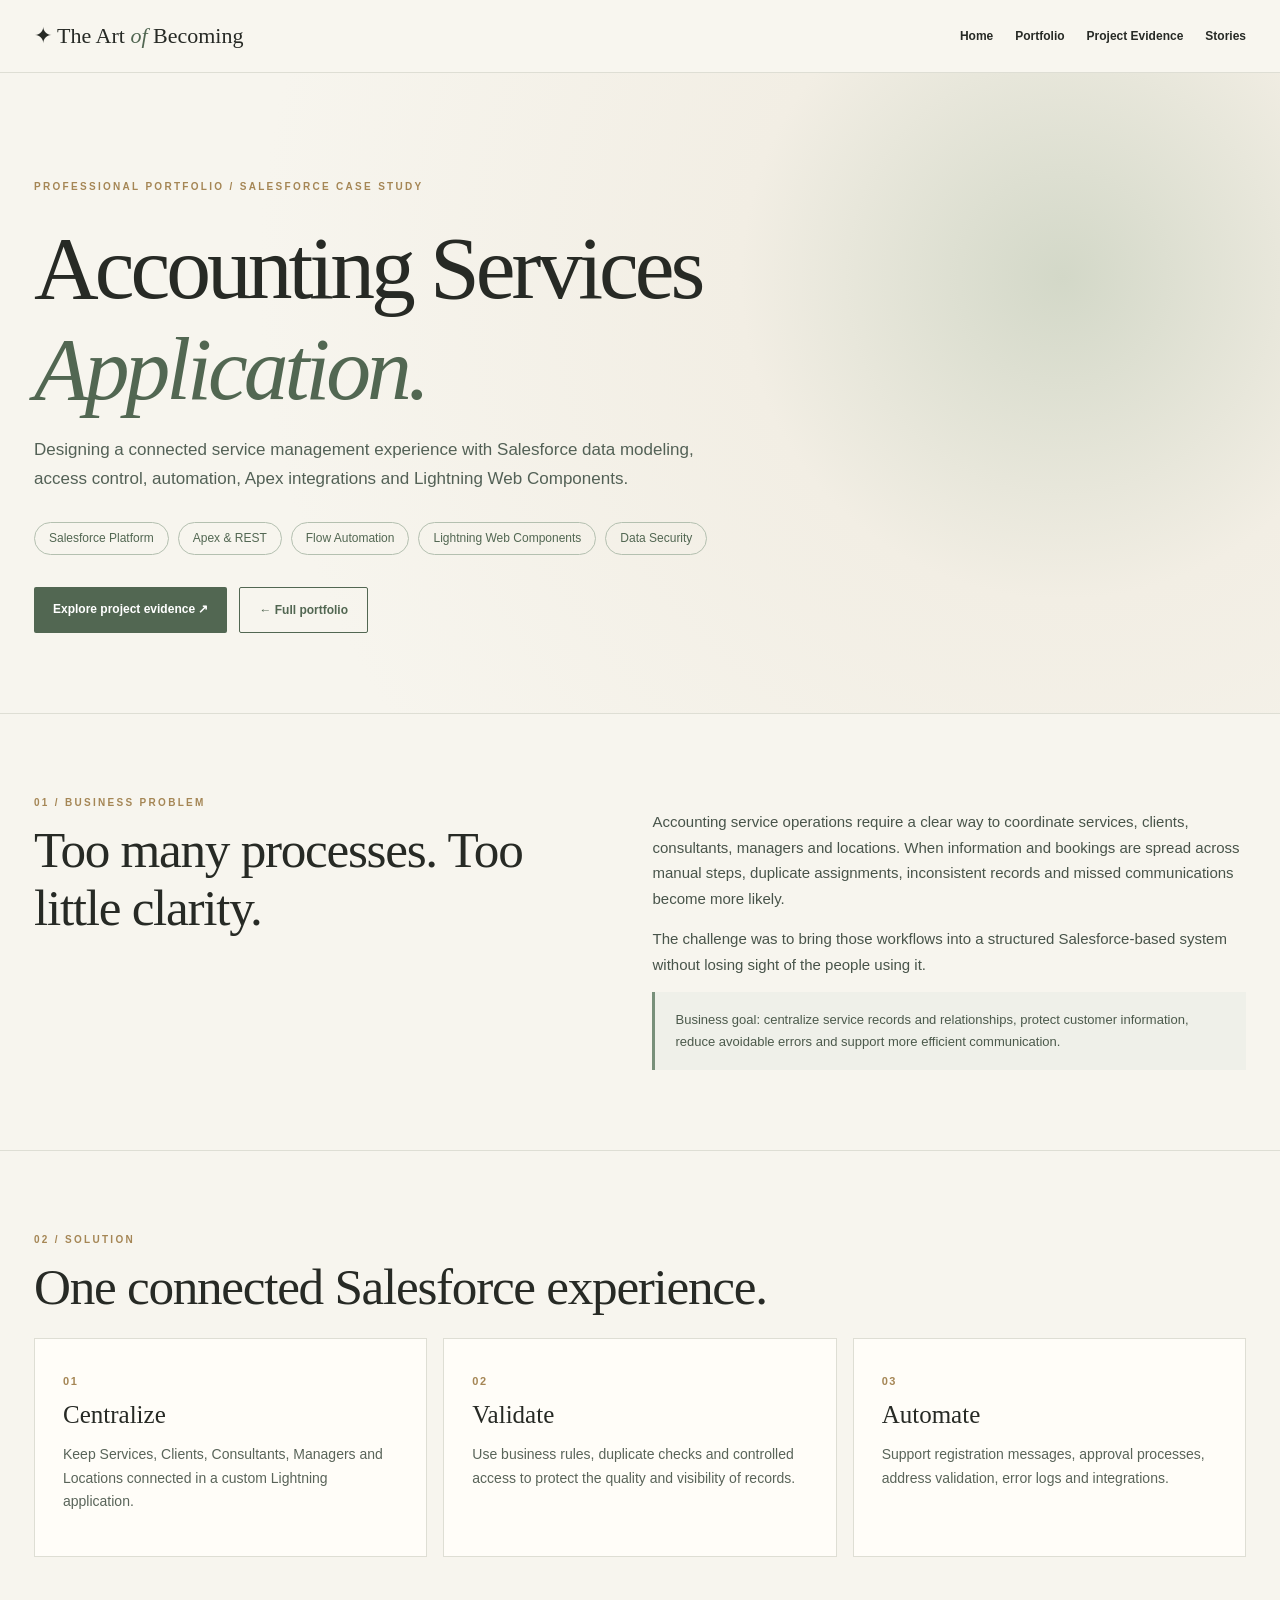
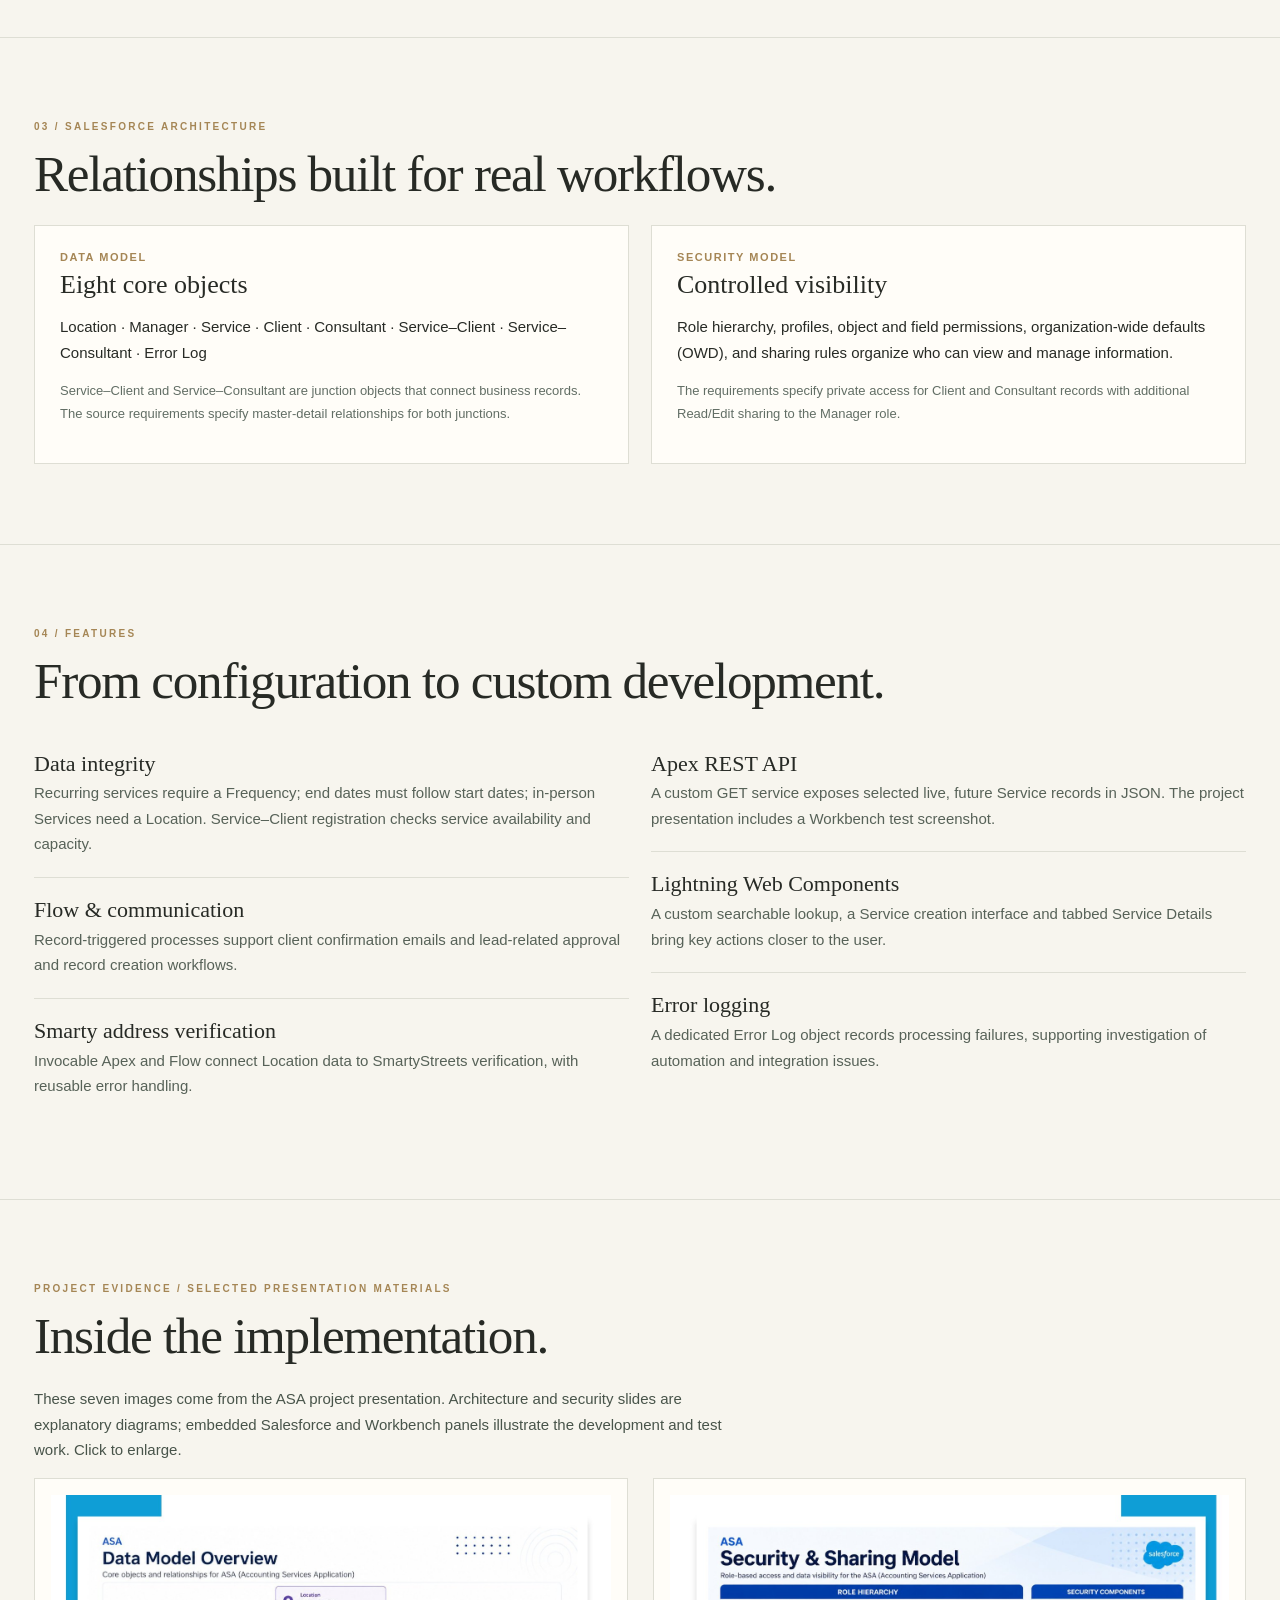
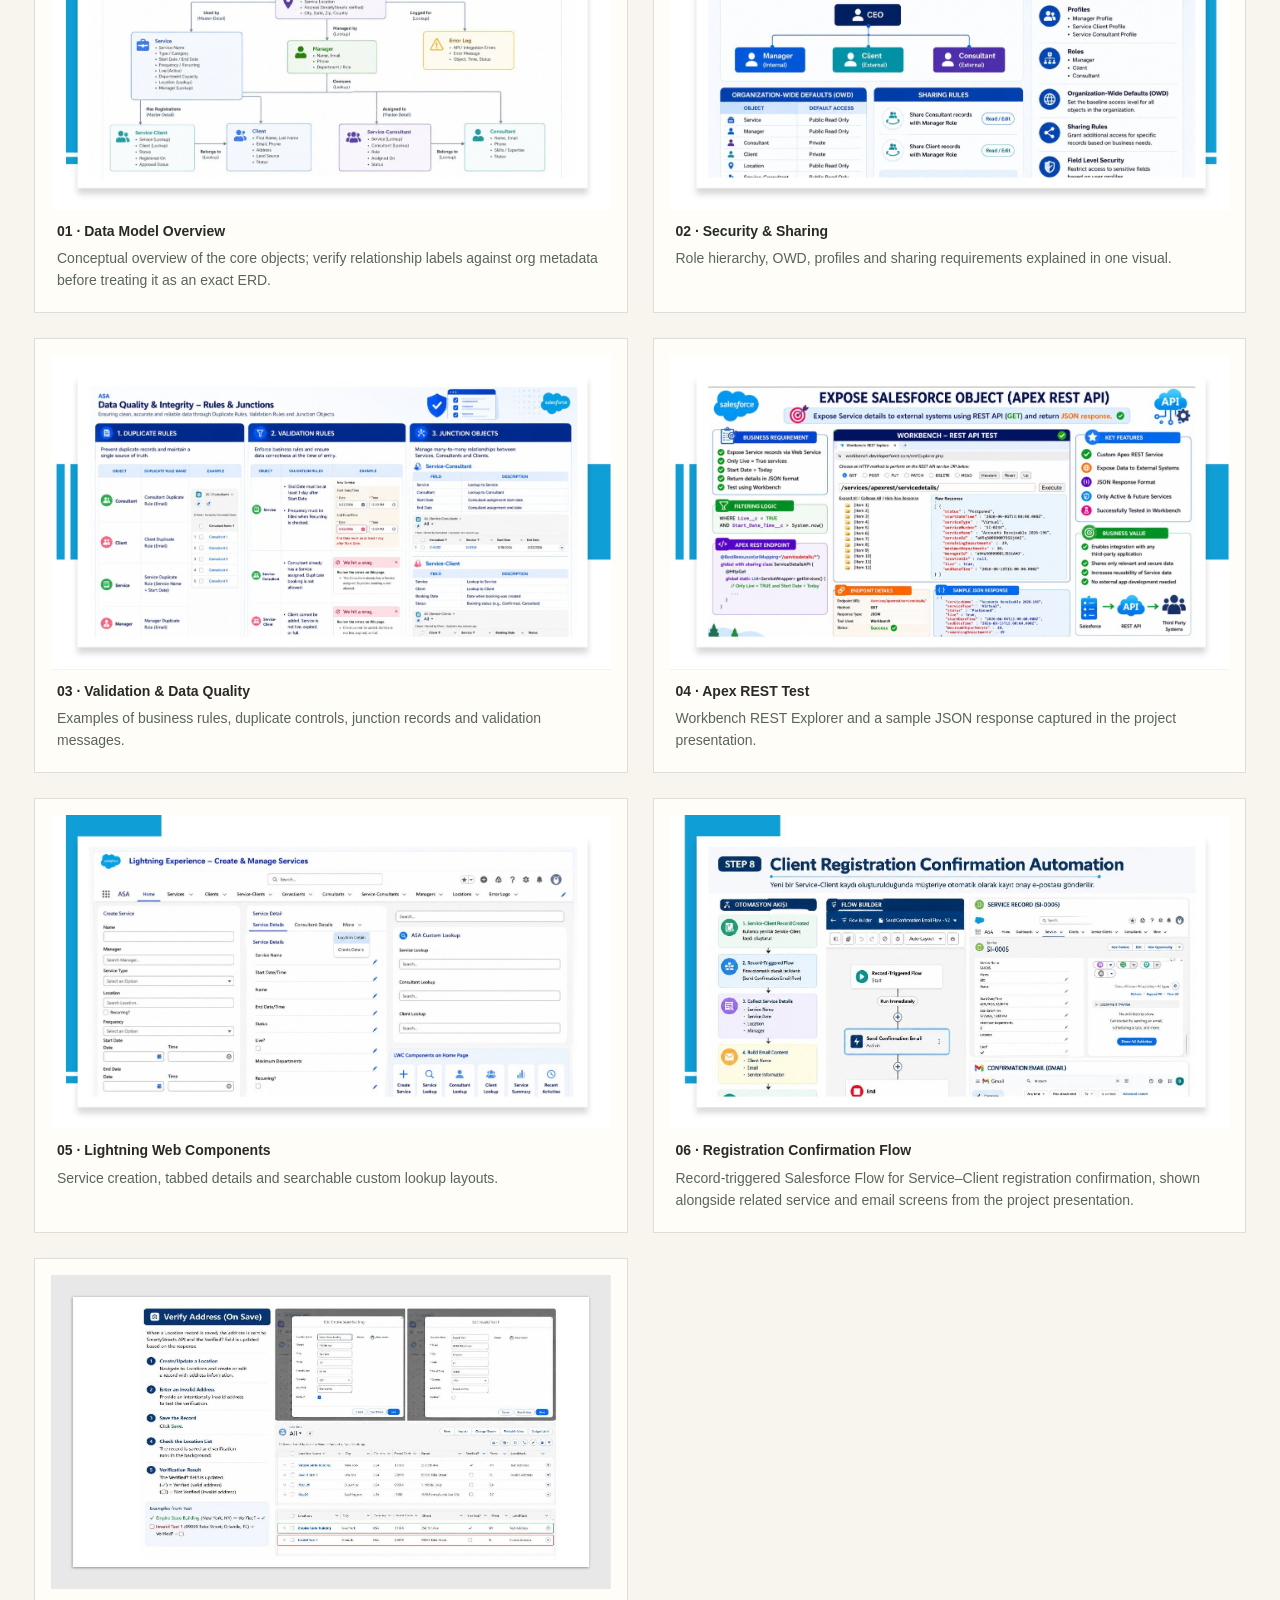
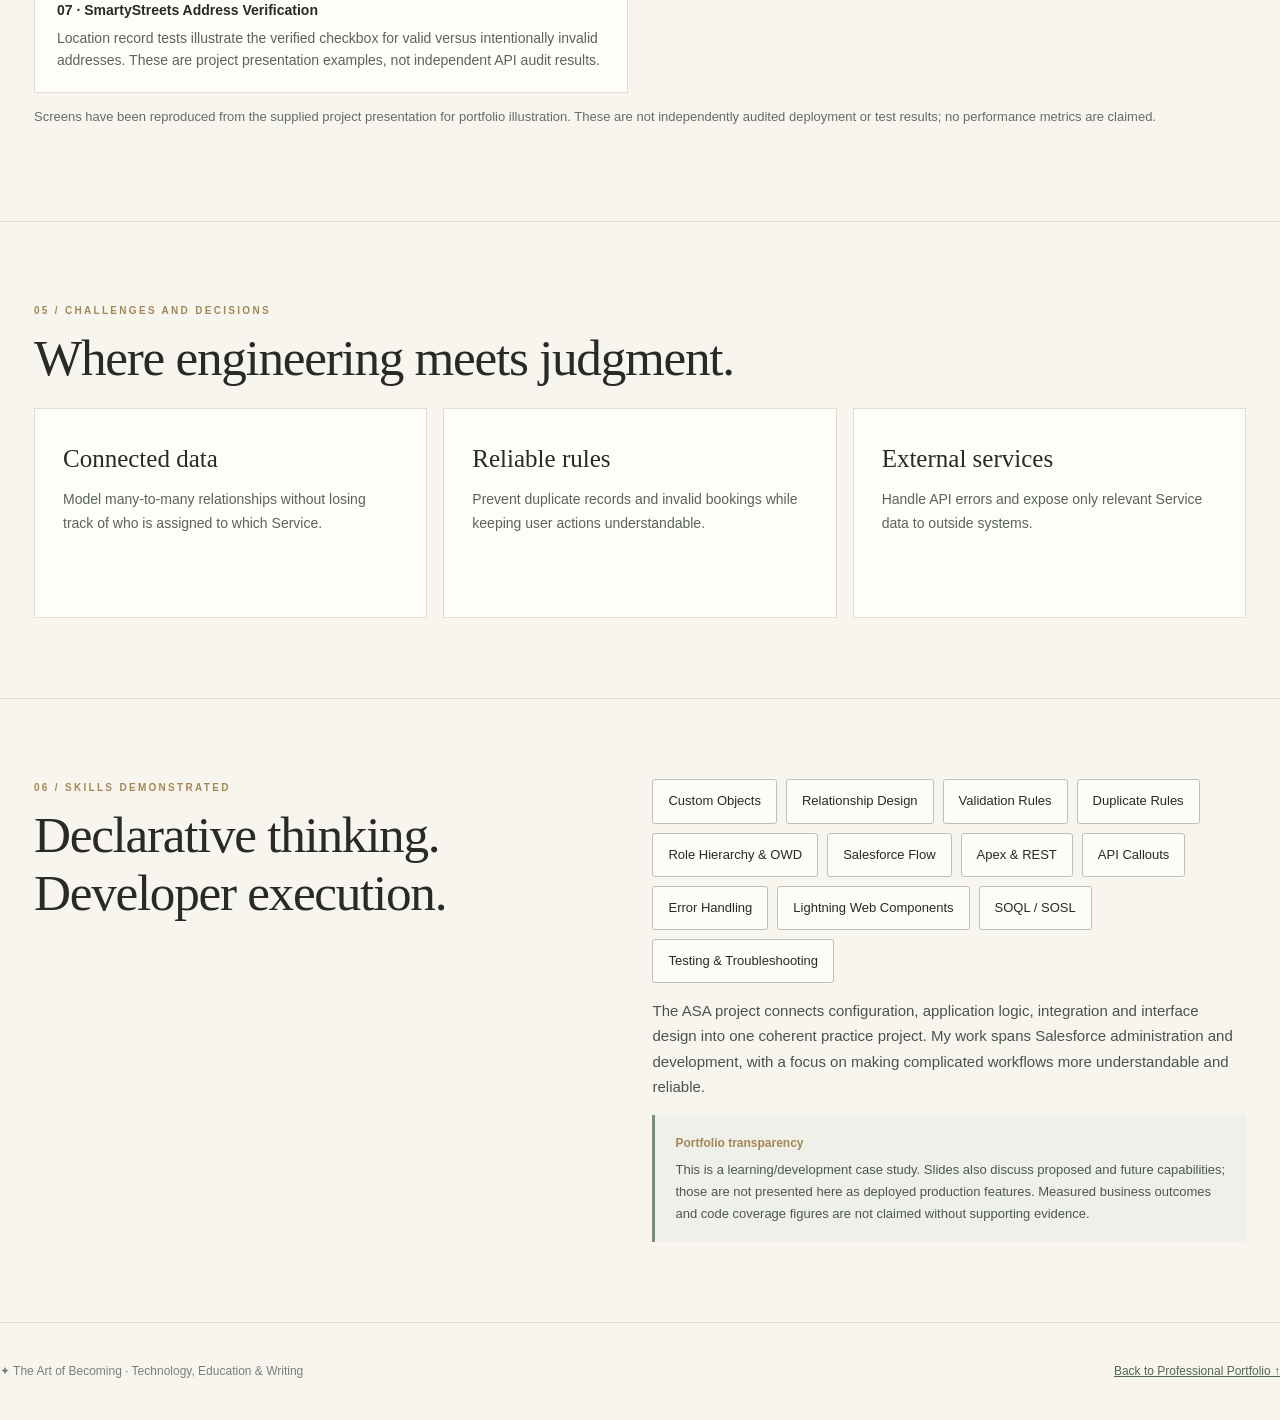
==== commit 7ebd755f: "Add files via upload Update ASA Case Study v11 with Flow and Smarty screenshots" ====
--- a/asa-case-study.html
+++ b/asa-case-study.html
@@ -1,17 +1,19 @@
 <!doctype html><html lang="en"><head><meta charset="utf-8"><meta name="viewport" content="width=device-width,initial-scale=1"><meta name="description" content="Accounting Services Application: a Salesforce case study of service operations, data architecture, automation, Apex REST, and LWC."><title>Salesforce ASA Case Study | The Art of Becoming</title><style>
-:root{--cream:#f7f5ee;--paper:#fffdf8;--ink:#272a25;--muted:#626e65;--green:#526752;--sand:#eae6dc;--line:#deded4;--gold:#a58655}*{box-sizing:border-box}html{scroll-behavior:smooth}body{margin:0;background:var(--cream);color:var(--ink);font-family:Arial,Helvetica,sans-serif;line-height:1.7;font-size:15px}h1,h2,h3,.brand,.serif{font-family:Georgia,'Times New Roman',serif;font-weight:400;line-height:1.13}a{color:var(--green)}.wrap{max-width:1130px;margin:auto;padding:0 34px}.topbar{position:sticky;top:0;z-index:10;background:#f8f6efed;backdrop-filter:blur(12px);border-bottom:1px solid var(--line)}nav{display:flex;align-items:center;justify-content:space-between;min-height:72px;gap:22px}.brand{font-size:22px;color:var(--ink);text-decoration:none;white-space:nowrap}.brand em{color:var(--green)}.navlinks{display:flex;gap:22px;flex-wrap:wrap}.navlinks a{text-decoration:none;color:var(--ink);font-size:12px;font-weight:700}.eyebrow{color:var(--gold);text-transform:uppercase;letter-spacing:.23em;font-size:10px;font-weight:700}.hero{padding:105px 0 80px;background:radial-gradient(circle at 83% 32%,#d3d8c8 0,#f2eee4 28%,#f7f5ee 70%);border-bottom:1px solid var(--line)}h1{font-size:clamp(3rem,7vw,6.3rem);letter-spacing:-.045em;margin:22px 0 16px;max-width:870px}.hero h1 em{color:var(--green);font-weight:400}.lede{font-size:17px;max-width:685px;color:#536156}.chips{display:flex;gap:9px;flex-wrap:wrap;margin-top:28px}.chip{border:1px solid #b4c0b0;border-radius:100px;padding:5px 14px;font-size:12px;color:var(--green)}.actions{margin-top:32px;display:flex;flex-wrap:wrap;gap:12px}.btn{display:inline-block;padding:12px 19px;background:var(--green);color:#fff;text-decoration:none;border-radius:2px;font-size:12px;font-weight:700}.btn.ghost{background:transparent;color:var(--green);border:1px solid var(--green)}section{padding:80px 0;border-bottom:1px solid var(--line)}section h2{font-size:clamp(2rem,4vw,3.3rem);letter-spacing:-.025em;margin:10px 0 22px}.intro-grid{display:grid;grid-template-columns:1fr 1.15fr;gap:8vw}.prose{max-width:700px;color:#48544a}.note{background:#eff0e9;border-left:3px solid #78907a;padding:17px 20px;color:#4b594b;font-size:13px}.grid{display:grid;grid-template-columns:repeat(3,1fr);gap:16px}.card{background:var(--paper);border:1px solid var(--line);padding:28px;min-height:210px}.card h3{font-size:25px;margin:8px 0 12px}.card p{font-size:14px;color:#596459}.n{font:700 11px Arial;color:var(--gold);letter-spacing:.14em}.stack{display:grid;grid-template-columns:1fr 1fr;gap:22px}.panel{border:1px solid var(--line);padding:25px;background:var(--paper)}.panel h3{font-size:26px;margin:7px 0}.small{color:var(--muted);font-size:13px}.feature{padding:20px 0;border-bottom:1px solid var(--line)}.feature:last-child{border:0}.feature h3{font-size:22px;margin:0 0 4px}.feature p{margin:0;color:#576258}.gallery{display:grid;grid-template-columns:repeat(2,minmax(0,1fr));gap:23px}.figure{background:var(--paper);border:1px solid var(--line);padding:12px;margin:0}.figure img{width:100%;display:block;cursor:zoom-in;aspect-ratio:16/9;object-fit:contain;background:#f0f2f4}.figure figcaption{padding:10px 6px 4px;font-size:13px;color:#59645c}.figure strong{display:block;color:var(--ink);margin-bottom:5px}.flow{display:flex;gap:9px;flex-wrap:wrap}.flow span{border:1px solid #b7c3b5;background:#fdfcf8;padding:10px 15px;border-radius:3px;font-size:13px}.status{font-size:12px;color:var(--gold);font-weight:700}.footer{padding:38px 0;color:#778077;display:flex;justify-content:space-between;gap:15px;font-size:12px}.lightbox{border:0;max-width:95vw;max-height:95vh;padding:12px;background:#faf9f3}.lightbox img{max-width:90vw;max-height:85vh;display:block}.lightbox button{float:right;background:var(--green);border:0;color:white;padding:8px 12px;cursor:pointer}button:focus-visible,a:focus-visible,img:focus-visible{outline:3px solid #c29c56;outline-offset:3px}@media(max-width:750px){.wrap{padding:0 20px}.intro-grid,.stack,.grid,.gallery{grid-template-columns:1fr}.hero{padding:70px 0}section{padding:54px 0}.navlinks{gap:12px}.brand{font-size:18px}.topbar nav{align-items:flex-start;padding:15px 0;flex-direction:column}.footer{flex-direction:column}}
+:root{--cream:#f7f5ee;--paper:#fffdf8;--ink:#272a25;--muted:#626e65;--green:#526752;--sand:#eae6dc;--line:#deded4;--gold:#a58655}*{box-sizing:border-box}html{scroll-behavior:smooth}body{margin:0;background:var(--cream);color:var(--ink);font-family:Arial,Helvetica,sans-serif;line-height:1.7;font-size:15px}h1,h2,h3,.brand,.serif{font-family:Georgia,'Times New Roman',serif;font-weight:400;line-height:1.13}a{color:var(--green)}.wrap{max-width:1350px;margin:auto;padding:0 34px}.topbar{position:sticky;top:0;z-index:10;background:#f8f6efed;backdrop-filter:blur(12px);border-bottom:1px solid var(--line)}nav{display:flex;align-items:center;justify-content:space-between;min-height:72px;gap:22px}.brand{font-size:22px;color:var(--ink);text-decoration:none;white-space:nowrap}.brand em{color:var(--green)}.navlinks{display:flex;gap:22px;flex-wrap:wrap}.navlinks a{text-decoration:none;color:var(--ink);font-size:12px;font-weight:700}.eyebrow{color:var(--gold);text-transform:uppercase;letter-spacing:.23em;font-size:10px;font-weight:700}.hero{padding:105px 0 80px;background:radial-gradient(circle at 83% 32%,#d3d8c8 0,#f2eee4 28%,#f7f5ee 70%);border-bottom:1px solid var(--line)}h1{font-size:clamp(3rem,7vw,6.3rem);letter-spacing:-.045em;margin:22px 0 16px;max-width:870px}.hero h1 em{color:var(--green);font-weight:400}.lede{font-size:17px;max-width:685px;color:#536156}.chips{display:flex;gap:9px;flex-wrap:wrap;margin-top:28px}.chip{border:1px solid #b4c0b0;border-radius:100px;padding:5px 14px;font-size:12px;color:var(--green)}.actions{margin-top:32px;display:flex;flex-wrap:wrap;gap:12px}.btn{display:inline-block;padding:12px 19px;background:var(--green);color:#fff;text-decoration:none;border-radius:2px;font-size:12px;font-weight:700}.btn.ghost{background:transparent;color:var(--green);border:1px solid var(--green)}section{padding:80px 0;border-bottom:1px solid var(--line)}section h2{font-size:clamp(2rem,4vw,3.3rem);letter-spacing:-.025em;margin:10px 0 22px}.intro-grid{display:grid;grid-template-columns:1fr 1.15fr;gap:8vw}.prose{max-width:700px;color:#48544a}.note{background:#eff0e9;border-left:3px solid #78907a;padding:17px 20px;color:#4b594b;font-size:13px}.grid{display:grid;grid-template-columns:repeat(3,1fr);gap:16px}.card{background:var(--paper);border:1px solid var(--line);padding:28px;min-height:210px}.card h3{font-size:25px;margin:8px 0 12px}.card p{font-size:14px;color:#596459}.n{font:700 11px Arial;color:var(--gold);letter-spacing:.14em}.stack{display:grid;grid-template-columns:1fr 1fr;gap:22px}.panel{border:1px solid var(--line);padding:25px;background:var(--paper)}.panel h3{font-size:26px;margin:7px 0}.small{color:var(--muted);font-size:13px}.feature{padding:20px 0;border-bottom:1px solid var(--line)}.feature:last-child{border:0}.feature h3{font-size:22px;margin:0 0 4px}.feature p{margin:0;color:#576258}.gallery{display:grid;grid-template-columns:repeat(2,minmax(0,1fr));gap:25px}.gallery .figure{padding:16px}.gallery .figure img{aspect-ratio:16/9;object-fit:contain}.gallery .figure figcaption{font-size:14px;line-height:1.6}.figure{background:var(--paper);border:1px solid var(--line);padding:12px;margin:0}.figure img{width:100%;display:block;cursor:zoom-in;aspect-ratio:16/9;object-fit:contain;background:#f0f2f4}.figure figcaption{padding:10px 6px 4px;font-size:13px;color:#59645c}.figure strong{display:block;color:var(--ink);margin-bottom:5px}.flow{display:flex;gap:9px;flex-wrap:wrap}.flow span{border:1px solid #b7c3b5;background:#fdfcf8;padding:10px 15px;border-radius:3px;font-size:13px}.status{font-size:12px;color:var(--gold);font-weight:700}.footer{padding:38px 0;color:#778077;display:flex;justify-content:space-between;gap:15px;font-size:12px}.lightbox{border:0;max-width:95vw;max-height:95vh;padding:12px;background:#faf9f3}.lightbox img{max-width:90vw;max-height:85vh;display:block}.lightbox button{float:right;background:var(--green);border:0;color:white;padding:8px 12px;cursor:pointer}button:focus-visible,a:focus-visible,img:focus-visible{outline:3px solid #c29c56;outline-offset:3px}@media(max-width:750px){.wrap{padding:0 20px}.intro-grid,.stack,.grid,.gallery{grid-template-columns:1fr}.hero{padding:70px 0}section{padding:54px 0}.navlinks{gap:12px}.brand{font-size:18px}.topbar nav{align-items:flex-start;padding:15px 0;flex-direction:column}.footer{flex-direction:column}}
 </style></head><body><header class="topbar"><nav class="wrap"><a class="brand" href="index.html">✦ The Art <em>of</em> Becoming</a><div class="navlinks"><a href="index.html">Home</a><a href="portfolio.html">Portfolio</a><a href="#evidence">Project Evidence</a><a href="index.html#stories">Stories</a></div></nav></header>
 <main><div class="hero"><div class="wrap"><div class="eyebrow">Professional portfolio / Salesforce case study</div><h1>Accounting Services <em>Application.</em></h1><p class="lede">Designing a connected service management experience with Salesforce data modeling, access control, automation, Apex integrations and Lightning Web Components.</p><div class="chips"><span class="chip">Salesforce Platform</span><span class="chip">Apex & REST</span><span class="chip">Flow Automation</span><span class="chip">Lightning Web Components</span><span class="chip">Data Security</span></div><div class="actions"><a class="btn" href="#evidence">Explore project evidence ↗</a><a class="btn ghost" href="portfolio.html">← Full portfolio</a></div></div></div>
 <section id="problem"><div class="wrap intro-grid"><div><div class="eyebrow">01 / Business Problem</div><h2>Too many processes. Too little clarity.</h2></div><div class="prose"><p>Accounting service operations require a clear way to coordinate services, clients, consultants, managers and locations. When information and bookings are spread across manual steps, duplicate assignments, inconsistent records and missed communications become more likely.</p><p>The challenge was to bring those workflows into a structured Salesforce-based system without losing sight of the people using it.</p><div class="note">Business goal: centralize service records and relationships, protect customer information, reduce avoidable errors and support more efficient communication.</div></div></div></section>
 <section id="solution"><div class="wrap"><div class="eyebrow">02 / Solution</div><h2>One connected Salesforce experience.</h2><div class="grid"><div class="card"><span class="n">01</span><h3>Centralize</h3><p>Keep Services, Clients, Consultants, Managers and Locations connected in a custom Lightning application.</p></div><div class="card"><span class="n">02</span><h3>Validate</h3><p>Use business rules, duplicate checks and controlled access to protect the quality and visibility of records.</p></div><div class="card"><span class="n">03</span><h3>Automate</h3><p>Support registration messages, approval processes, address validation, error logs and integrations.</p></div></div></div></section>
 <section id="architecture"><div class="wrap"><div class="eyebrow">03 / Salesforce Architecture</div><h2>Relationships built for real workflows.</h2><div class="stack"><div class="panel"><div class="n">DATA MODEL</div><h3>Eight core objects</h3><p>Location · Manager · Service · Client · Consultant · Service–Client · Service–Consultant · Error Log</p><p class="small">Service–Client and Service–Consultant are junction objects that connect business records. The source requirements specify master-detail relationships for both junctions.</p></div><div class="panel"><div class="n">SECURITY MODEL</div><h3>Controlled visibility</h3><p>Role hierarchy, profiles, object and field permissions, organization-wide defaults (OWD), and sharing rules organize who can view and manage information.</p><p class="small">The requirements specify private access for Client and Consultant records with additional Read/Edit sharing to the Manager role.</p></div></div></div></section>
 <section id="features"><div class="wrap"><div class="eyebrow">04 / Features</div><h2>From configuration to custom development.</h2><div class="stack"><div><div class="feature"><h3>Data integrity</h3><p>Recurring services require a Frequency; end dates must follow start dates; in-person Services need a Location. Service–Client registration checks service availability and capacity.</p></div><div class="feature"><h3>Flow & communication</h3><p>Record-triggered processes support client confirmation emails and lead-related approval and record creation workflows.</p></div><div class="feature"><h3>Smarty address verification</h3><p>Invocable Apex and Flow connect Location data to SmartyStreets verification, with reusable error handling.</p></div></div><div><div class="feature"><h3>Apex REST API</h3><p>A custom GET service exposes selected live, future Service records in JSON. The project presentation includes a Workbench test screenshot.</p></div><div class="feature"><h3>Lightning Web Components</h3><p>A custom searchable lookup, a Service creation interface and tabbed Service Details bring key actions closer to the user.</p></div><div class="feature"><h3>Error logging</h3><p>A dedicated Error Log object records processing failures, supporting investigation of automation and integration issues.</p></div></div></div></div></section>
-<section id="evidence"><div class="wrap"><div class="eyebrow">Project evidence / selected presentation materials</div><h2>Inside the implementation.</h2><p class="prose">These images come from the ASA project presentation. Architecture and security slides are explanatory diagrams; embedded Salesforce and Workbench panels illustrate the development and test work. Click to enlarge.</p><div class="gallery">
+<section id="evidence"><div class="wrap"><div class="eyebrow">Project evidence / selected presentation materials</div><h2>Inside the implementation.</h2><p class="prose">These seven images come from the ASA project presentation. Architecture and security slides are explanatory diagrams; embedded Salesforce and Workbench panels illustrate the development and test work. Click to enlarge.</p><div class="gallery">
 <figure class="figure"><img src="asa-data-model.jpg" alt="ASA data model overview presentation diagram" loading="lazy" tabindex="0"><figcaption><strong>01 · Data Model Overview</strong>Conceptual overview of the core objects; verify relationship labels against org metadata before treating it as an exact ERD.</figcaption></figure>
 <figure class="figure"><img src="asa-security.jpg" alt="Role hierarchy and organization-wide default presentation" loading="lazy" tabindex="0"><figcaption><strong>02 · Security & Sharing</strong>Role hierarchy, OWD, profiles and sharing requirements explained in one visual.</figcaption></figure>
 <figure class="figure"><img src="asa-data-quality.jpg" alt="Salesforce validations and junction object screens in presentation" loading="lazy" tabindex="0"><figcaption><strong>03 · Validation & Data Quality</strong>Examples of business rules, duplicate controls, junction records and validation messages.</figcaption></figure>
 <figure class="figure"><img src="asa-rest-api.jpg" alt="Workbench Salesforce REST API response and endpoint illustration" loading="lazy" tabindex="0"><figcaption><strong>04 · Apex REST Test</strong>Workbench REST Explorer and a sample JSON response captured in the project presentation.</figcaption></figure>
 <figure class="figure"><img src="asa-lwc.jpg" alt="Salesforce Lightning application screens for service creation and custom lookup" loading="lazy" tabindex="0"><figcaption><strong>05 · Lightning Web Components</strong>Service creation, tabbed details and searchable custom lookup layouts.</figcaption></figure>
+<figure class="figure"><img src="asa-flow-email.jpg" alt="Salesforce record-triggered Flow, registration confirmation and email workflow presentation" loading="lazy" tabindex="0"><figcaption><strong>06 · Registration Confirmation Flow</strong>Record-triggered Salesforce Flow for Service–Client registration confirmation, shown alongside related service and email screens from the project presentation.</figcaption></figure>
+<figure class="figure"><img src="asa-smarty-address.jpg" alt="Salesforce Location address verification comparing valid and invalid test addresses" loading="lazy" tabindex="0"><figcaption><strong>07 · SmartyStreets Address Verification</strong>Location record tests illustrate the verified checkbox for valid versus intentionally invalid addresses. These are project presentation examples, not independent API audit results.</figcaption></figure>
 </div><p class="small">Screens have been reproduced from the supplied project presentation for portfolio illustration. These are not independently audited deployment or test results; no performance metrics are claimed.</p></div></section>
 <section id="challenges"><div class="wrap"><div class="eyebrow">05 / Challenges and decisions</div><h2>Where engineering meets judgment.</h2><div class="grid"><div class="card"><h3>Connected data</h3><p>Model many-to-many relationships without losing track of who is assigned to which Service.</p></div><div class="card"><h3>Reliable rules</h3><p>Prevent duplicate records and invalid bookings while keeping user actions understandable.</p></div><div class="card"><h3>External services</h3><p>Handle API errors and expose only relevant Service data to outside systems.</p></div></div></div></section>
 <section id="skills"><div class="wrap intro-grid"><div><div class="eyebrow">06 / Skills Demonstrated</div><h2>Declarative thinking. Developer execution.</h2></div><div><div class="flow"><span>Custom Objects</span><span>Relationship Design</span><span>Validation Rules</span><span>Duplicate Rules</span><span>Role Hierarchy & OWD</span><span>Salesforce Flow</span><span>Apex & REST</span><span>API Callouts</span><span>Error Handling</span><span>Lightning Web Components</span><span>SOQL / SOSL</span><span>Testing & Troubleshooting</span></div><p class="prose">The ASA project connects configuration, application logic, integration and interface design into one coherent practice project. My work spans Salesforce administration and development, with a focus on making complicated workflows more understandable and reliable.</p><div class="note"><span class="status">Portfolio transparency</span><p style="margin:5px 0 0">This is a learning/development case study. Slides also discuss proposed and future capabilities; those are not presented here as deployed production features. Measured business outcomes and code coverage figures are not claimed without supporting evidence.</p></div></div></div></section></main>
